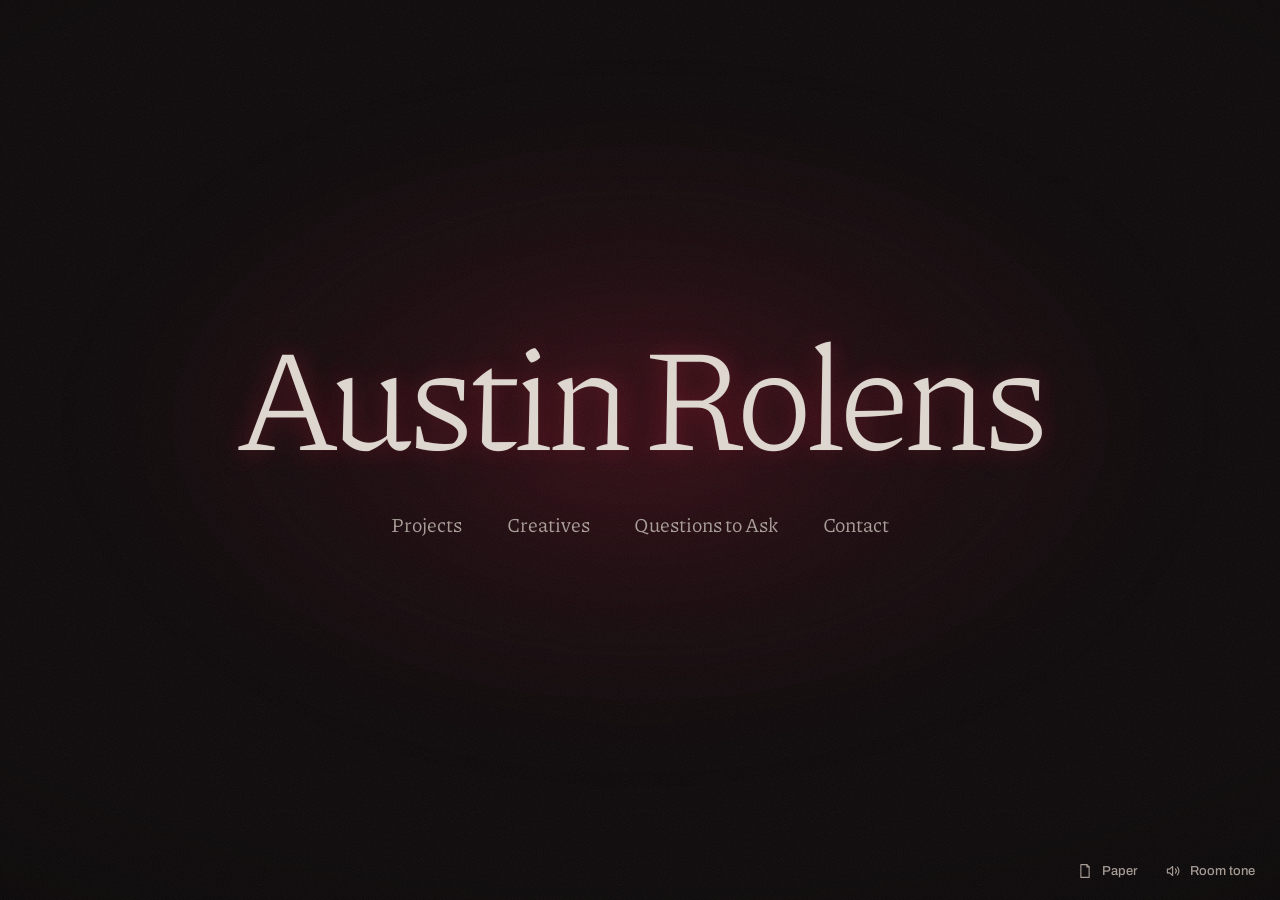
==== index.html @ 3799324f "Publish site" ====
<!doctype html>
<html lang="en" data-theme="night">
<head>
<meta charset="utf-8">
<meta name="viewport" content="width=device-width, initial-scale=1, viewport-fit=cover">
<title>Austin Rolens</title>
<meta name="description" content="Projects, creative work and open questions by Austin Rolens.">
<meta name="theme-color" content="#0e0a0b">
<meta name="color-scheme" content="dark light">
<link rel="canonical" href="https://labs-rlns.github.io/">
<meta property="og:site_name" content="Austin Rolens">
<meta property="og:title" content="Austin Rolens">
<meta property="og:description" content="Projects, creative work and open questions by Austin Rolens.">
<meta property="og:type" content="website">
<meta property="og:url" content="https://labs-rlns.github.io/">
<meta property="og:image" content="https://labs-rlns.github.io/assets/share.png">
<meta name="twitter:card" content="summary_large_image">
<link rel="icon" href="/assets/icon.svg" type="image/svg+xml">
<link rel="icon" href="/favicon.ico" sizes="32x32">
<link rel="apple-touch-icon" href="/assets/apple-touch-icon.png">
<link rel="alternate" type="application/atom+xml" title="Austin Rolens" href="/feed.xml">
<link rel="preload" href="/assets/fonts/piazzolla.woff2" as="font" type="font/woff2" crossorigin>
<link rel="preload" href="/assets/fonts/archivo.woff2" as="font" type="font/woff2" crossorigin>
<link rel="stylesheet" href="/assets/site.css?v=1.0.0">
<link rel="stylesheet" href="/assets/custom.css?v=1.0.0">
<script>(function(d){d.classList.add('js');try{var t=localStorage.getItem('ar-theme');if(t==='night'||t==='paper')d.setAttribute('data-theme',t);if(localStorage.getItem('ar-seen'))d.classList.add('seen')}catch(e){}setTimeout(function(){if(!window.__siteReady)d.classList.remove('js')},6000)})(document.documentElement);</script>
<script src="/assets/render.js?v=1.0.0" defer></script>
<script src="/assets/site.js?v=1.0.0" defer></script>
</head>
<body class="is-home">
<div class="grain" aria-hidden="true"></div>
<div id="view"><main class="home" id="main"><div class="home-glow" aria-hidden="true"></div><h1 class="home-name">Austin Rolens</h1><nav class="home-nav" aria-label="Sections"><a href="/projects/" data-section="projects">Projects<span class="home-new" hidden></span></a><a href="/creatives/" data-section="creatives">Creatives<span class="home-new" hidden></span></a><a href="/questions/" data-section="questions">Questions to Ask<span class="home-new" hidden></span></a><a href="/contact/" data-section="contact">Contact<span class="home-new" hidden></span></a></nav></main><div class="controls controls-home"><button type="button" class="ctl" data-action="search" aria-keyshortcuts="/ Control+K Meta+K"><svg class="icon" viewBox="0 0 24 24" aria-hidden="true" focusable="false"><path d="M10.5 4.5a6 6 0 1 0 0 12 6 6 0 0 0 0-12Zm8.5 15-4.2-4.2"/></svg><span class="ctl-label">Search</span><kbd class="ctl-key">/</kbd></button><button type="button" class="ctl" data-action="theme"><svg class="icon" viewBox="0 0 24 24" aria-hidden="true" focusable="false"><path d="M6.5 3.5h8l3 3v14h-11z"/><path d="M14.5 3.5v3h3"/></svg><span class="ctl-label">Paper</span></button><button type="button" class="ctl" data-action="sound" aria-pressed="false"><svg class="icon" viewBox="0 0 24 24" aria-hidden="true" focusable="false"><path d="M4.5 9.5h3l4-3.5v12l-4-3.5h-3z"/><path d="M15.2 9.2a4 4 0 0 1 0 5.6M17.8 6.8a7.5 7.5 0 0 1 0 10.4"/></svg><span class="ctl-label">Room tone</span></button></div></div>
<div id="announcer" class="sr-only" aria-live="polite" aria-atomic="true"></div>
</body>
</html>
---- assets/site.css ----
/*
 * Site styles. Colors, type and spacing live in the custom properties below.
 * To change the look without touching this file, add rules to /assets/custom.css
 * (the Control Panel's Settings > Custom CSS writes that file).
 */

@font-face {
  font-family: "Piazzolla";
  src: url("/assets/fonts/piazzolla.woff2") format("woff2");
  font-weight: 100 900;
  font-style: normal;
  font-display: swap;
}
@font-face {
  font-family: "Piazzolla";
  src: url("/assets/fonts/piazzolla-italic.woff2") format("woff2");
  font-weight: 100 900;
  font-style: italic;
  font-display: swap;
}
@font-face {
  font-family: "Archivo";
  src: url("/assets/fonts/archivo.woff2") format("woff2");
  font-weight: 100 900;
  font-style: normal;
  font-display: swap;
}

/* ------------------------------------------------------------ tokens */

:root {
  --serif: "Piazzolla", "Iowan Old Style", "Palatino Linotype", Palatino, Georgia, serif;
  --sans: "Archivo", "Segoe UI", system-ui, -apple-system, "Helvetica Neue", sans-serif;
  --mono: ui-monospace, "Cascadia Code", "SF Mono", Consolas, monospace;

  /* Night (default): a darkroom under a bordeaux safelight */
  --bg: #0e0a0b;
  --bg-2: #120d0e;
  --raise: #181213;
  --raise-2: #211a1b;
  --line: #2f2628;
  --line-soft: #231b1d;
  --text: #ddd6ce;
  --text-2: #a79c96;
  --text-3: #877c76;
  --accent: #6e1527;
  --accent-hi: #85203a;
  --accent-ink: #f2e9e4;
  --accent-line: #b5485c;
  --glow: rgba(124, 22, 42, 0.4);
  --glow-soft: rgba(124, 22, 42, 0.13);
  --halo-1: rgba(255, 236, 228, 0.28);
  --halo-2: rgba(150, 28, 52, 0.5);
  --halo-3: rgba(110, 21, 39, 0.38);
  --grain: url("data:image/svg+xml,%3Csvg xmlns='http://www.w3.org/2000/svg' width='180' height='180'%3E%3Cfilter id='n'%3E%3CfeTurbulence type='fractalNoise' baseFrequency='.85' numOctaves='3' stitchTiles='stitch'/%3E%3CfeColorMatrix values='0 0 0 0 1 0 0 0 0 1 0 0 0 0 1 0 0 0 .9 0'/%3E%3C/filter%3E%3Crect width='100%25' height='100%25' filter='url(%23n)'/%3E%3C/svg%3E");
  --grain-o: 0.055;
  --vignette: radial-gradient(120% 90% at 50% 45%, transparent 55%, rgba(0, 0, 0, 0.5) 100%);
  --shadow: 0 30px 80px rgba(0, 0, 0, 0.6), 0 2px 6px rgba(0, 0, 0, 0.4);
  --scrim: rgba(6, 4, 5, 0.72);

  --rail-w: 260px;
  --pad: clamp(20px, 4.5vw, 72px);
  --r-s: 4px;
  --r-m: 8px;
  --ease: cubic-bezier(0.2, 0.7, 0.2, 1);

  color-scheme: dark;
}

:root[data-theme="paper"] {
  --bg: #e6e3de;
  --bg-2: #e0ddd7;
  --raise: #edebe7;
  --raise-2: #f4f2ef;
  --line: #cbc5be;
  --line-soft: #d9d4ce;
  --text: #171213;
  --text-2: #534b48;
  --text-3: #665e5a;
  --accent: #6e1527;
  --accent-hi: #5a1020;
  --accent-ink: #f5efeb;
  --accent-line: #7a1a2d;
  --glow: rgba(110, 21, 39, 0.075);
  --glow-soft: rgba(110, 21, 39, 0.025);
  --halo-1: transparent;
  --halo-2: transparent;
  --halo-3: rgba(110, 21, 39, 0.06);
  --grain: url("data:image/svg+xml,%3Csvg xmlns='http://www.w3.org/2000/svg' width='180' height='180'%3E%3Cfilter id='n'%3E%3CfeTurbulence type='fractalNoise' baseFrequency='.9' numOctaves='3' stitchTiles='stitch'/%3E%3CfeColorMatrix values='0 0 0 0 .12 0 0 0 0 .07 0 0 0 0 .08 0 0 0 .9 0'/%3E%3C/filter%3E%3Crect width='100%25' height='100%25' filter='url(%23n)'/%3E%3C/svg%3E");
  --grain-o: 0.075;
  --vignette: radial-gradient(120% 90% at 50% 45%, transparent 60%, rgba(60, 30, 35, 0.12) 100%);
  --shadow: 0 30px 70px rgba(40, 20, 25, 0.22), 0 2px 6px rgba(40, 20, 25, 0.12);
  --scrim: rgba(30, 20, 22, 0.42);
  color-scheme: light;
}

/* ------------------------------------------------------------ base */

*, *::before, *::after { box-sizing: border-box; }

html {
  -webkit-text-size-adjust: 100%;
  text-size-adjust: 100%;
  background: var(--bg);
  scrollbar-color: var(--line) transparent;
}

body {
  margin: 0;
  min-height: 100vh;
  min-height: 100dvh;
  background: var(--bg);
  color: var(--text);
  font-family: var(--serif);
  font-size: 1.0625rem;
  line-height: 1.6;
  font-optical-sizing: auto;
  -webkit-font-smoothing: antialiased;
  -moz-osx-font-smoothing: grayscale;
  text-rendering: optimizeLegibility;
  overflow-x: hidden;
}

img, svg, video, iframe { display: block; max-width: 100%; }
img { height: auto; }
button { font: inherit; color: inherit; }
a { color: inherit; }
h1, h2, h3, h4, h5 { font-weight: 400; text-wrap: balance; }
p { text-wrap: pretty; }

::selection { background: var(--accent); color: var(--accent-ink); }

:focus { outline: none; }
:focus-visible {
  outline: 2px solid var(--accent-line);
  outline-offset: 3px;
  border-radius: 3px;
}
[tabindex="-1"]:focus-visible { outline: none; }

.icon {
  width: 18px;
  height: 18px;
  flex: none;
  fill: none;
  stroke: currentColor;
  stroke-width: 1.5;
  stroke-linecap: round;
  stroke-linejoin: round;
}

.sr-only {
  position: absolute !important;
  width: 1px; height: 1px;
  padding: 0; margin: -1px;
  overflow: hidden; clip: rect(0 0 0 0);
  white-space: nowrap; border: 0;
}

.skip {
  position: fixed;
  left: 12px;
  top: -60px;
  z-index: 100;
  padding: 10px 14px;
  background: var(--accent);
  color: var(--accent-ink);
  font: 600 0.875rem/1 var(--sans);
  border-radius: var(--r-s);
  text-decoration: none;
  transition: top 0.15s;
}
.skip:focus { top: 12px; }

/* ------------------------------------------------------------ atmosphere */

.grain {
  position: fixed;
  inset: 0;
  z-index: 60;
  pointer-events: none;
  background-image: var(--grain);
  background-size: 180px 180px;
  opacity: var(--grain-o);
}
body::after {
  content: "";
  position: fixed;
  inset: 0;
  z-index: 59;
  pointer-events: none;
  background: var(--vignette);
}

/* ------------------------------------------------------------ small controls */

.controls { display: flex; flex-wrap: wrap; gap: 4px; }

.ctl {
  display: inline-flex;
  align-items: center;
  gap: 8px;
  height: 34px;
  padding: 0 10px;
  border: 1px solid transparent;
  border-radius: var(--r-s);
  background: transparent;
  color: var(--text-2);
  font: 500 0.8125rem/1 var(--sans);
  cursor: pointer;
  transition: color 0.15s, background-color 0.15s, border-color 0.15s;
}
.ctl:hover { color: var(--text); background: var(--raise-2); }
.ctl[aria-pressed="true"] { color: var(--text); border-color: var(--line); }
.ctl[aria-pressed="true"] .icon { color: var(--accent-line); }
.ctl-key {
  margin-left: 2px;
  min-width: 18px;
  height: 18px;
  display: inline-grid;
  place-items: center;
  padding: 0 4px;
  border: 1px solid var(--line);
  border-radius: 3px;
  font: 500 0.6875rem/1 var(--sans);
  color: var(--text-3);
}

.btn {
  display: inline-flex;
  align-items: center;
  gap: 9px;
  min-height: 40px;
  padding: 0 16px;
  border: 1px solid var(--line);
  border-radius: var(--r-s);
  background: var(--raise);
  color: var(--text);
  font: 500 0.875rem/1 var(--sans);
  text-decoration: none;
  cursor: pointer;
  transition: background-color 0.15s, border-color 0.15s, color 0.15s;
}
.btn:hover { background: var(--raise-2); border-color: var(--accent-line); }
.btn .icon { width: 17px; height: 17px; color: var(--text-2); }

/* ------------------------------------------------------------ home */

.home {
  position: relative;
  isolation: isolate;
  min-height: 100vh;
  min-height: 100dvh;
  display: grid;
  place-content: center;
  justify-items: center;
  padding: 64px 24px 96px;
  text-align: center;
}

.home-glow {
  position: absolute;
  z-index: -1;
  left: 50%;
  top: 47%;
  width: min(1100px, 120vw);
  aspect-ratio: 1.7;
  transform: translate(-50%, -50%);
  background: radial-gradient(closest-side, var(--glow) 0%, var(--glow-soft) 48%, transparent 100%);
  filter: blur(40px);
  pointer-events: none;
}

.home-name {
  margin: 0;
  font-family: var(--serif);
  font-weight: 300;
  font-size: clamp(3.1rem, 11.5vw, 9.75rem);
  line-height: 0.95;
  letter-spacing: -0.032em;
  color: var(--text);
  text-shadow: 0 0 1px var(--halo-1), 0 0 24px var(--halo-2), 0 0 90px var(--halo-3);
}

.home-line {
  margin: clamp(16px, 2vw, 22px) 0 0;
  max-width: 34rem;
  font: italic 380 clamp(1.05rem, 1.7vw, 1.3rem)/1.45 var(--serif);
  color: var(--text-2);
}

.home-nav {
  margin-top: clamp(26px, 3.4vw, 42px);
  display: flex;
  flex-wrap: wrap;
  justify-content: center;
  gap: 6px clamp(20px, 3.2vw, 44px);
  font-family: var(--serif);
  font-size: clamp(1.08rem, 1.55vw, 1.32rem);
  line-height: 1.3;
}
.home-nav a {
  position: relative;
  padding: 8px 2px;
  color: var(--text-2);
  text-decoration: none;
  transition: color 0.2s;
}
.home-nav a:hover,
.home-nav a:focus-visible {
  color: var(--text);
  text-decoration: underline;
  text-decoration-thickness: 1px;
  text-underline-offset: 0.32em;
  text-decoration-color: var(--accent-line);
}
.home-new {
  position: absolute;
  top: 6px;
  right: -9px;
  width: 6px;
  height: 6px;
  border-radius: 50%;
  background: var(--accent-line);
  box-shadow: 0 0 10px var(--accent-line);
}

.controls-home {
  position: fixed;
  right: max(14px, env(safe-area-inset-right));
  bottom: max(12px, env(safe-area-inset-bottom));
  z-index: 70;
}
.controls-home [data-action="search"] { display: none; }

/* The one orchestrated moment: the name develops out of the dark. */
html.js .is-home .home-name { animation: develop 2.8s var(--ease) both; }
html.js .is-home .home-line,
html.js .is-home .home-nav { animation: surface 1.4s 1.1s var(--ease) both; }
html.js .is-home .home-glow { animation: safelight 3.4s ease-out both; }
html.js.seen .is-home .home-name,
html.js.seen .is-home .home-line,
html.js.seen .is-home .home-nav,
html.js.seen .is-home .home-glow { animation-duration: 0.9s; animation-delay: 0s; }

@keyframes develop {
  0% { opacity: 0; filter: blur(10px) brightness(0.3); letter-spacing: -0.012em; }
  55% { opacity: 0.8; filter: blur(1.5px) brightness(0.8); }
  100% { opacity: 1; filter: none; letter-spacing: -0.032em; }
}
@keyframes surface {
  from { opacity: 0; }
  to { opacity: 1; }
}
@keyframes safelight {
  from { opacity: 0; }
  to { opacity: 1; }
}

/* ------------------------------------------------------------ app layout */

.app {
  display: grid;
  grid-template-columns: var(--rail-w) minmax(0, 1fr);
  min-height: 100vh;
  min-height: 100dvh;
}

.rail {
  position: sticky;
  top: 0;
  height: 100vh;
  height: 100dvh;
  display: flex;
  flex-direction: column;
  padding: 30px 22px 18px 30px;
  border-right: 1px solid var(--line-soft);
  background: var(--bg-2);
  overflow-y: auto;
  overscroll-behavior: contain;
  scrollbar-width: thin;
  transition: opacity 0.5s var(--ease);
}

.rail-name {
  align-self: flex-start;
  font: 400 1.5rem/1.1 var(--serif);
  letter-spacing: -0.012em;
  color: var(--text);
  text-decoration: none;
  text-shadow: 0 0 18px var(--halo-3);
}
.rail-name:hover { text-shadow: 0 0 1px var(--halo-1), 0 0 18px var(--halo-2); }

.rail-nav { display: grid; gap: 2px; margin-top: 34px; }

.rail-link,
.rail-field {
  display: flex;
  align-items: center;
  gap: 10px;
  margin: 0 -12px;
  padding: 8px 12px;
  border-radius: 6px;
  color: var(--text-2);
  text-decoration: none;
  transition: color 0.15s, background-color 0.15s;
}
.rail-link { font: 500 0.9375rem/1.25 var(--sans); }
.rail-link:hover,
.rail-field:hover { color: var(--text); background: var(--raise); }
.rail-link.is-on {
  color: var(--text);
  background: var(--raise-2);
  box-shadow: inset 2px 0 0 var(--accent-line);
}
.rail-count:empty { display: none; }
.rail-count {
  margin-left: auto;
  font: 500 0.75rem/1 var(--sans);
  font-variant-numeric: tabular-nums;
  color: var(--text-3);
}
.rail-new {
  padding: 3px 7px;
  border-radius: 999px;
  background: var(--accent);
  color: var(--accent-ink);
  font: 600 0.6875rem/1 var(--sans);
  white-space: nowrap;
}
.rail-link .rail-new:not([hidden]) { margin-left: auto; }
.rail-link .rail-new:not([hidden]) + .rail-count { margin-left: 0; }

.rail-sub { margin-top: 30px; display: grid; gap: 1px; }
.rail-sub-title {
  margin: 0 0 8px;
  font: 500 0.75rem/1 var(--sans);
  color: var(--text-3);
}
.rail-field { padding: 6px 12px; font: 450 0.875rem/1.3 var(--sans); }
.rail-field span:first-child { min-width: 0; overflow: hidden; text-overflow: ellipsis; white-space: nowrap; }
.rail-field.is-on { color: var(--text); background: var(--raise); }
.rail-field.is-on span:first-child { text-decoration: underline; text-decoration-color: var(--accent-line); text-underline-offset: 0.3em; }

.rail-foot { margin-top: auto; padding-top: 28px; display: grid; gap: 10px; }
.controls-rail { flex-direction: column; align-items: flex-start; gap: 0; margin-left: -10px; }
.rail-updated { margin: 0; font: 450 0.75rem/1.4 var(--sans); color: var(--text-3); }

.main {
  min-width: 0;
  width: 100%;
  max-width: 1160px;
  padding: clamp(36px, 6vw, 84px) var(--pad) 140px;
}

/* Reading a creative piece or a question: the room dims around it. */
.is-reading .rail { opacity: 0.42; }
.is-reading .rail:hover,
.is-reading .rail:focus-within { opacity: 1; }

/* ------------------------------------------------------------ section heads & filters */

.sec-head { max-width: 46rem; margin-bottom: clamp(28px, 4vw, 48px); }
.sec-title {
  margin: 0;
  font: 300 clamp(2.6rem, 5.6vw, 4.6rem)/1 var(--serif);
  letter-spacing: -0.025em;
}
.sec-intro {
  margin: 16px 0 0;
  max-width: 36rem;
  font: 400 1.125rem/1.5 var(--serif);
  color: var(--text-2);
}
.sec-actions { margin: 24px 0 0; }

.filters { display: grid; gap: 10px; margin: 0 0 34px; }
.chips { display: flex; flex-wrap: wrap; gap: 6px; margin: 0; }
.chip {
  display: inline-flex;
  align-items: center;
  gap: 7px;
  min-height: 32px;
  padding: 0 12px;
  border: 1px solid var(--line);
  border-radius: 999px;
  color: var(--text-2);
  font: 500 0.8125rem/1 var(--sans);
  text-decoration: none;
  white-space: nowrap;
  transition: color 0.15s, border-color 0.15s, background-color 0.15s;
}
.chip:hover { color: var(--text); border-color: var(--text-3); }
.chip.is-on { color: var(--accent-ink); background: var(--accent); border-color: var(--accent); }
.chip-n { font-variant-numeric: tabular-nums; color: var(--text-3); }
.chip.is-on .chip-n { color: inherit; opacity: 0.75; }
.chip-clear .icon { width: 14px; height: 14px; margin-right: -3px; }
.chips-fields { display: none; }

/* ------------------------------------------------------------ projects: an index by year */

.year {
  display: grid;
  grid-template-columns: 6.5rem minmax(0, 1fr);
  gap: 0 20px;
  padding-top: 22px;
  border-top: 1px solid var(--line-soft);
}
.year + .year { margin-top: 26px; }
.year-head {
  position: sticky;
  top: 26px;
  align-self: start;
  margin: 18px 0 0;
  font: 500 0.875rem/1 var(--sans);
  font-variant-numeric: tabular-nums;
  color: var(--text-3);
}
.entries { list-style: none; margin: 0; padding: 0; display: grid; gap: 2px; }
.entry-link {
  display: grid;
  grid-template-columns: minmax(0, 1fr) auto;
  gap: 28px;
  align-items: start;
  margin: 0 -18px;
  padding: 18px;
  border-radius: var(--r-m);
  color: inherit;
  text-decoration: none;
  transition: background-color 0.18s;
}
.entry-link:hover { background: var(--raise); }
.entry-text { display: grid; min-width: 0; }
.entry-title {
  margin: 0;
  font: 400 clamp(1.4rem, 2.3vw, 1.75rem)/1.15 var(--serif);
  letter-spacing: -0.01em;
}
.entry-link:hover .entry-title { text-decoration: underline; text-decoration-thickness: 1px; text-underline-offset: 0.2em; text-decoration-color: var(--accent-line); }
.entry-sum { margin-top: 8px; max-width: 40rem; font: 400 1.0625rem/1.5 var(--serif); color: var(--text-2); }
.entry-meta, .tile-meta, .q-meta {
  display: flex;
  flex-wrap: wrap;
  gap: 4px 16px;
  font: 500 0.78rem/1.4 var(--sans);
  color: var(--text-3);
}
.entry-meta { margin-top: 12px; }
.entry-thumb {
  width: 172px;
  aspect-ratio: 4 / 3;
  overflow: hidden;
  border-radius: var(--r-s);
  background: var(--raise-2);
}
.entry-thumb img { width: 100%; height: 100%; object-fit: cover; }

.is-new .entry-title::after,
.is-new .tile-title::after,
.is-new .q-text::after {
  content: "";
  display: inline-block;
  width: 7px;
  height: 7px;
  margin-left: 0.5em;
  border-radius: 50%;
  vertical-align: 0.2em;
  background: var(--accent-line);
  box-shadow: 0 0 10px var(--accent-line);
}

/* ------------------------------------------------------------ creatives: a wall */

.wall {
  list-style: none;
  margin: 0;
  padding: 0;
  columns: 3 250px;
  column-gap: 30px;
}
.tile { break-inside: avoid; margin: 0 0 34px; }
.tile-link { display: block; color: inherit; text-decoration: none; }
.tile-img {
  display: block;
  overflow: hidden;
  border-radius: 2px;
  background: var(--raise);
}
.tile-img img { width: 100%; height: 100%; object-fit: cover; }
.tile-text {
  position: relative;
  display: block;
  padding: 30px 28px 34px;
  border: 1px solid var(--line-soft);
  border-radius: 2px;
  background: var(--raise);
  font: italic 380 1.1875rem/1.6 var(--serif);
  color: var(--text);
}
.tile-gap { display: block; height: 0.7em; }
.tile-more { display: block; margin-top: 6px; color: var(--text-3); font-style: normal; }
.tile-link:hover .tile-text { border-color: var(--line); }
.tile-cap { display: block; padding: 14px 2px 0; }
.tile-title { margin: 0; font: 400 1.1875rem/1.3 var(--serif); }
.tile-link:hover .tile-title { text-decoration: underline; text-decoration-thickness: 1px; text-underline-offset: 0.2em; text-decoration-color: var(--accent-line); }
.tile-meta { margin-top: 5px; }

/* ------------------------------------------------------------ questions */

.qgroup + .qgroup { margin-top: 56px; }
.qgroup-title {
  display: flex;
  align-items: baseline;
  gap: 12px;
  margin: 0;
  padding-bottom: 12px;
  border-bottom: 1px solid var(--line);
  font: 500 0.9375rem/1.3 var(--sans);
  color: var(--text-2);
}
.qgroup-title a { color: inherit; text-decoration: none; }
.qgroup-title a:hover { color: var(--text); text-decoration: underline; text-decoration-color: var(--accent-line); text-underline-offset: 0.25em; }
.qgroup-n { font-variant-numeric: tabular-nums; color: var(--text-3); font-size: 0.8125rem; }
.qlist { list-style: none; margin: 0; padding: 0; }
.q { padding: 24px 0 26px; border-bottom: 1px solid var(--line-soft); }
.q-text {
  display: block;
  max-width: 44rem;
  font: 380 clamp(1.35rem, 2.3vw, 1.8rem)/1.3 var(--serif);
  letter-spacing: -0.006em;
  color: var(--text);
  text-decoration: none;
  text-wrap: pretty;
}
.q-text:hover { text-decoration: underline; text-decoration-thickness: 1px; text-underline-offset: 0.18em; text-decoration-color: var(--accent-line); }
.q-meta { margin-top: 12px; align-items: center; }
.q-notes { margin-top: 12px; max-width: 42rem; }
.q-notes summary {
  display: inline-flex;
  align-items: center;
  gap: 6px;
  cursor: pointer;
  list-style: none;
  font: 500 0.8125rem/1 var(--sans);
  color: var(--text-2);
}
.q-notes summary::-webkit-details-marker { display: none; }
.q-notes summary::before {
  content: "";
  width: 6px;
  height: 6px;
  border-right: 1.5px solid currentColor;
  border-bottom: 1.5px solid currentColor;
  transform: rotate(-45deg);
  transition: transform 0.2s;
}
.q-notes[open] summary::before { transform: rotate(45deg); }
.q-notes summary:hover { color: var(--text); }
.q-notes .md { margin-top: 12px; font-size: 1.0625rem; color: var(--text-2); }

.tag {
  color: var(--text-3);
  text-decoration: none;
  font: 500 0.78rem/1.4 var(--sans);
}
.tag::before { content: "#"; opacity: 0.6; margin-right: 1px; }
.tag:hover { color: var(--text); }

/* ------------------------------------------------------------ item pages */

.crumb {
  display: inline-flex;
  align-items: center;
  gap: 6px;
  margin-left: -4px;
  color: var(--text-2);
  font: 500 0.875rem/1 var(--sans);
  text-decoration: none;
}
.crumb .icon { width: 16px; height: 16px; }
.crumb:hover { color: var(--text); }

.item { max-width: 46rem; }
.item-head { margin-top: 28px; }
.item-title {
  margin: 0;
  font: 300 clamp(2.4rem, 5.4vw, 4.3rem)/1.03 var(--serif);
  letter-spacing: -0.024em;
}
.item-sum {
  margin: 18px 0 0;
  max-width: 38rem;
  font: 400 1.3125rem/1.45 var(--serif);
  color: var(--text-2);
}
.facts { display: flex; flex-wrap: wrap; gap: 14px 40px; margin: 30px 0 0; }
.facts dt { font: 500 0.75rem/1 var(--sans); color: var(--text-3); }
.facts dd { margin: 6px 0 0; font: 500 0.9375rem/1.3 var(--sans); }
.facts a { text-decoration: none; }
.facts a:hover { text-decoration: underline; text-decoration-color: var(--accent-line); text-underline-offset: 0.25em; }

.item-cover { margin: 44px 0 0; }
.item-cover img, .gallery img { border-radius: 2px; }
.item-cover figcaption,
.gallery figcaption,
.md figcaption {
  margin-top: 10px;
  font: 450 0.8125rem/1.45 var(--sans);
  color: var(--text-3);
}
.zoom { display: block; cursor: zoom-in; }

.item-body { margin-top: 44px; }
.item-head + .item-body { margin-top: 40px; }

.gallery { margin-top: 48px; }
.gallery-grid {
  list-style: none;
  margin: 0;
  padding: 0;
  display: grid;
  grid-template-columns: repeat(auto-fill, minmax(min(220px, 100%), 1fr));
  gap: 16px;
}
.gallery figure { margin: 0; }
.gallery img { width: 100%; aspect-ratio: 4 / 3; object-fit: cover; }

.attach { margin-top: 44px; }
.attach-title { margin: 0 0 12px; font: 500 0.8125rem/1 var(--sans); color: var(--text-3); }
.attach-list { list-style: none; margin: 0; padding: 0; border-top: 1px solid var(--line-soft); }
.attach-list a {
  display: flex;
  align-items: center;
  gap: 12px;
  padding: 14px 4px;
  border-bottom: 1px solid var(--line-soft);
  color: var(--text);
  text-decoration: none;
  font: 500 0.9375rem/1.3 var(--sans);
}
.attach-list a:hover { background: var(--raise); }
.attach-list .icon { color: var(--text-3); }
.attach-name { min-width: 0; overflow-wrap: anywhere; }
.attach-size { margin-left: auto; color: var(--text-3); font-size: 0.8125rem; white-space: nowrap; }

.themes { display: flex; flex-wrap: wrap; align-items: baseline; gap: 6px 14px; margin: 44px 0 0; }
.themes-label { font: 500 0.75rem/1 var(--sans); color: var(--text-3); margin-right: 4px; }

.pager {
  display: grid;
  grid-template-columns: 1fr 1fr;
  gap: 16px;
  margin-top: 72px;
  padding-top: 22px;
  border-top: 1px solid var(--line-soft);
}
.pager-link {
  display: grid;
  gap: 6px;
  padding: 14px 16px;
  margin: 0 -16px;
  border-radius: var(--r-m);
  color: inherit;
  text-decoration: none;
}
.pager-link:hover { background: var(--raise); }
.pager-older { text-align: right; }
.pager-label { font: 500 0.75rem/1 var(--sans); color: var(--text-3); }
.pager-title { font: 400 1.125rem/1.3 var(--serif); }

/* creatives read like a page held up to the light */
.item-creatives { margin-inline: auto; max-width: 40rem; }
.item-creatives .item-title { font-size: clamp(2.2rem, 5vw, 3.8rem); }
.item-creatives .item-body { font-size: 1.3125rem; line-height: 1.72; }

/* ------------------------------------------------------------ prose (markdown) */

.md { font: 400 1.1875rem/1.68 var(--serif); max-width: 38rem; overflow-wrap: break-word; }
.md > :first-child { margin-top: 0; }
.md p { margin: 0 0 1.1em; }
.md h2 { margin: 2.1em 0 0.6em; font: 400 1.75rem/1.2 var(--serif); letter-spacing: -0.012em; }
.md h3 { margin: 1.9em 0 0.5em; font: 500 1.3125rem/1.3 var(--serif); }
.md h4 { margin: 1.7em 0 0.4em; font: 600 0.9375rem/1.3 var(--sans); }
.md a { text-decoration: underline; text-decoration-thickness: 1px; text-underline-offset: 0.2em; text-decoration-color: var(--accent-line); }
.md a:hover { color: var(--accent-line); }
.md strong { font-weight: 650; }
.md blockquote {
  margin: 1.6em 0;
  padding: 0.1em 0 0.1em 1.2em;
  border-left: 2px solid var(--accent);
  color: var(--text-2);
  font-style: italic;
}
.md ul, .md ol { margin: 0 0 1.1em; padding-left: 1.3em; }
.md li { margin: 0.3em 0; }
.md li::marker { color: var(--text-3); }
.md hr { border: 0; height: 1px; background: var(--line); margin: 2.4em 0; }
.md code { font: 0.86em/1.4 var(--mono); padding: 0.12em 0.36em; border-radius: 4px; background: var(--raise-2); }
.md pre { margin: 1.5em 0; padding: 18px 20px; overflow-x: auto; border: 1px solid var(--line-soft); border-radius: var(--r-m); background: var(--raise); }
.md pre code { padding: 0; background: none; font-size: 0.86rem; line-height: 1.55; }
.md figure, .embed { margin: 2em 0; }
.md figure img { width: 100%; border-radius: 2px; }
.md .md-inline-img { display: inline; max-height: 1.5em; vertical-align: middle; }
.md del { color: var(--text-3); }
.embed-video { position: relative; aspect-ratio: 16 / 9; background: var(--raise); }
.embed-video iframe { position: absolute; inset: 0; width: 100%; height: 100%; border: 0; border-radius: 2px; }
.embed-audio audio, .embed-file-video video { width: 100%; }

/* ------------------------------------------------------------ question page */

.qpage { max-width: 50rem; min-height: calc(100vh - 220px); display: flex; flex-direction: column; }
.qpage-body { flex: 1; display: flex; flex-direction: column; justify-content: center; padding: 56px 0 24px; }
.qpage-field { margin: 0; font: 500 0.875rem/1 var(--sans); color: var(--text-2); }
.qpage-field a { text-decoration: none; }
.qpage-field a:hover { color: var(--text); text-decoration: underline; text-decoration-color: var(--accent-line); text-underline-offset: 0.25em; }
.qpage-text {
  margin: 18px 0 0;
  font: italic 340 clamp(2.05rem, 4.9vw, 3.75rem)/1.12 var(--serif);
  letter-spacing: -0.016em;
  text-wrap: balance;
}
.qpage-date { margin: 22px 0 0; font: 500 0.8125rem/1 var(--sans); color: var(--text-3); }
.qpage-notes { margin-top: 40px; color: var(--text-2); }
.qpage-actions { margin: 40px 0 0; }

/* ------------------------------------------------------------ contact */

.contact { max-width: 52rem; }
.contact-mail {
  margin: clamp(30px, 5vw, 56px) 0 0;
  font: 300 clamp(1.6rem, 6vw, 4rem)/1.12 var(--serif);
  letter-spacing: -0.02em;
  overflow-wrap: anywhere;
}
.contact-mail a {
  text-decoration: underline;
  text-decoration-thickness: 1px;
  text-underline-offset: 0.16em;
  text-decoration-color: var(--accent-line);
}
.contact-mail a:hover { text-shadow: 0 0 1px var(--halo-1), 0 0 22px var(--halo-2); }
.contact-actions { display: flex; flex-wrap: wrap; gap: 10px; margin: 30px 0 0; }

/* ------------------------------------------------------------ empty & not found */

.empty {
  max-width: 34rem;
  padding: 34px 0 0;
  border-top: 1px solid var(--line-soft);
}
.empty-title { margin: 0; font: 400 1.375rem/1.35 var(--serif); }
.empty-line { margin: 8px 0 0; font: 400 1.0625rem/1.5 var(--serif); color: var(--text-2); }
.empty-line a { text-decoration-color: var(--accent-line); text-underline-offset: 0.2em; }
.notfound-links { display: flex; flex-wrap: wrap; gap: 8px 28px; margin: 36px 0 0; font: 400 1.125rem/1.4 var(--serif); }
.notfound-links a { text-decoration-color: var(--accent-line); text-underline-offset: 0.25em; }

/* ------------------------------------------------------------ develop: images come up like prints */

html.js img.develop {
  opacity: 0;
  filter: brightness(0.35) sepia(0.9) hue-rotate(-38deg) saturate(1.8) contrast(0.85);
  transition: opacity 1s ease, filter 2s var(--ease);
}
html.js img.develop.is-in { opacity: 1; filter: none; }

/* ------------------------------------------------------------ search */

.palette {
  position: fixed;
  inset: 0;
  z-index: 80;
  display: grid;
  justify-items: center;
  align-items: start;
  padding: max(9vh, 24px) 16px 24px;
  background: var(--scrim);
  backdrop-filter: blur(3px);
}
.palette[hidden] { display: none; }
.palette-box {
  width: min(640px, 100%);
  max-height: min(70vh, 640px);
  display: flex;
  flex-direction: column;
  overflow: hidden;
  border: 1px solid var(--line);
  border-radius: 12px;
  background: var(--raise);
  box-shadow: var(--shadow);
}
.palette-field { display: flex; align-items: center; gap: 12px; padding: 0 18px; border-bottom: 1px solid var(--line-soft); }
.palette-field .icon { color: var(--text-3); }
.palette-input {
  flex: 1;
  min-width: 0;
  height: 58px;
  border: 0;
  background: transparent;
  color: var(--text);
  font: 400 1.1875rem/1 var(--serif);
}
.palette-input::placeholder { color: var(--text-3); }
.palette-input:focus-visible { outline: none; }
.palette-esc { font: 500 0.6875rem/1 var(--sans); color: var(--text-3); border: 1px solid var(--line); border-radius: 3px; padding: 3px 5px; }
.palette-list { list-style: none; margin: 0; padding: 8px; overflow-y: auto; }
.palette-group { padding: 12px 10px 6px; font: 500 0.72rem/1 var(--sans); color: var(--text-3); }
.palette-opt {
  display: grid;
  gap: 3px;
  padding: 10px 12px;
  border-radius: var(--r-m);
  cursor: pointer;
}
.palette-opt[aria-selected="true"] { background: var(--raise-2); box-shadow: inset 2px 0 0 var(--accent-line); }
.palette-title { font: 400 1.0625rem/1.3 var(--serif); color: var(--text); overflow: hidden; text-overflow: ellipsis; display: -webkit-box; -webkit-line-clamp: 2; -webkit-box-orient: vertical; }
.palette-sub { font: 500 0.75rem/1.3 var(--sans); color: var(--text-3); }
.palette-none { padding: 22px 12px; color: var(--text-2); font: 400 1rem/1.5 var(--serif); }
.palette-foot { display: flex; flex-wrap: wrap; gap: 6px 16px; padding: 10px 18px; border-top: 1px solid var(--line-soft); font: 500 0.72rem/1.3 var(--sans); color: var(--text-3); }

/* ------------------------------------------------------------ image viewer */

.viewer {
  position: fixed;
  inset: 0;
  z-index: 85;
  display: grid;
  place-items: center;
  padding: 56px 20px;
  background: rgba(5, 3, 4, 0.94);
  cursor: zoom-out;
}
.viewer[hidden] { display: none; }
.viewer img { max-width: 100%; max-height: calc(100dvh - 112px); width: auto; border-radius: 2px; box-shadow: 0 30px 90px rgba(0, 0, 0, 0.7); }
.viewer-close {
  position: fixed;
  top: 14px;
  right: 14px;
  width: 42px;
  height: 42px;
  display: grid;
  place-items: center;
  border: 1px solid rgba(255, 255, 255, 0.16);
  border-radius: 50%;
  background: rgba(20, 14, 15, 0.8);
  color: #ddd6ce;
  cursor: pointer;
}

/* ------------------------------------------------------------ transitions between views */

::view-transition-old(root),
::view-transition-new(root) { animation-duration: 0.22s; }

/* ------------------------------------------------------------ smaller screens */

@media (max-width: 1100px) {
  :root { --rail-w: 232px; }
  .rail { padding-left: 24px; padding-right: 18px; }
  .entry-thumb { width: 140px; }
}

@media (max-width: 900px) {
  .app { grid-template-columns: minmax(0, 1fr); }
  .rail {
    position: sticky;
    top: 0;
    z-index: 40;
    height: auto;
    flex-direction: row;
    flex-wrap: wrap;
    align-items: center;
    padding: 12px 16px 0;
    border-right: 0;
    border-bottom: 1px solid var(--line-soft);
    background: color-mix(in srgb, var(--bg) 90%, transparent);
    -webkit-backdrop-filter: blur(14px);
    backdrop-filter: blur(14px);
    overflow: visible;
  }
  .is-reading .rail { opacity: 1; }
  .rail-name { font-size: 1.1875rem; padding: 6px 0; }
  .rail-foot { order: 2; margin: 0 0 0 auto; padding: 0; display: block; }
  .controls-rail { flex-direction: row; margin: 0 -8px 0 0; gap: 2px; }
  .controls-rail .ctl { width: 40px; height: 40px; padding: 0; justify-content: center; }
  .controls-rail .ctl-label, .controls-rail .ctl-key { display: none; }
  .rail-updated { display: none; }
  .rail-nav {
    order: 3;
    width: calc(100% + 32px);
    display: flex;
    gap: 2px;
    margin: 6px -16px 0;
    padding: 0 7px 6px;
    overflow-x: auto;
    scrollbar-width: none;
  }
  .rail-nav::-webkit-scrollbar { display: none; }
  .rail-link { flex: none; margin: 0; padding: 9px 9px; font-size: 0.875rem; white-space: nowrap; }
  .rail-link.is-on { box-shadow: inset 0 -2px 0 var(--accent-line); background: transparent; border-radius: 6px 6px 0 0; }
  .rail-count { display: none; }
  .rail-link .rail-new:not([hidden]) { margin-left: 0; }
  .rail-sub { display: none; }
  .chips-fields { display: flex; }
  .main { padding-top: 34px; padding-bottom: 110px; }
  .qpage { min-height: 0; }
  .qpage-body { padding-top: 36px; }
}

@media (max-width: 640px) {
  body { font-size: 1rem; }
  .year { grid-template-columns: minmax(0, 1fr); }
  .year-head { position: static; margin: 4px 0 6px; }
  .entry-link { grid-template-columns: minmax(0, 1fr); gap: 14px; margin: 0 -12px; padding: 14px 12px; }
  .entry-thumb { order: -1; width: 100%; aspect-ratio: 16 / 9; }
  .wall { columns: 1; }
  .chips { flex-wrap: nowrap; overflow-x: auto; margin: 0 calc(var(--pad) * -1); padding: 0 var(--pad); scrollbar-width: none; }
  .chips::-webkit-scrollbar { display: none; }
  .md { font-size: 1.125rem; }
  .item-creatives .item-body { font-size: 1.1875rem; }
  .pager { grid-template-columns: minmax(0, 1fr); }
  .pager-older { text-align: left; }
  .controls-home .ctl-label { display: none; }
  .home-nav { flex-direction: column; align-items: center; gap: 0; }
  .home-nav a { padding: 7px 2px; }
  .controls-home .ctl { width: 40px; padding: 0; justify-content: center; }
}

/* ------------------------------------------------------------ motion & print */

@media (prefers-reduced-motion: reduce) {
  *, *::before, *::after {
    animation-duration: 0.01ms !important;
    animation-iteration-count: 1 !important;
    animation-delay: 0s !important;
    transition-duration: 0.01ms !important;
    scroll-behavior: auto !important;
  }
  html.js img.develop { filter: none; }
}

@media print {
  .grain, body::after, .rail, .controls, .pager, .skip { display: none !important; }
  .app { display: block; }
  :root { --bg: #fff; --text: #000; --text-2: #333; --text-3: #555; }
  html.js img.develop { opacity: 1; filter: none; }
}
---- assets/custom.css ----
/*
  Your own style changes. This file loads after the site's main stylesheet,
  so anything here wins. The Control Panel never overwrites it.

  Example, a deeper accent color:
  :root { --accent: #5a0f1f; }
*/
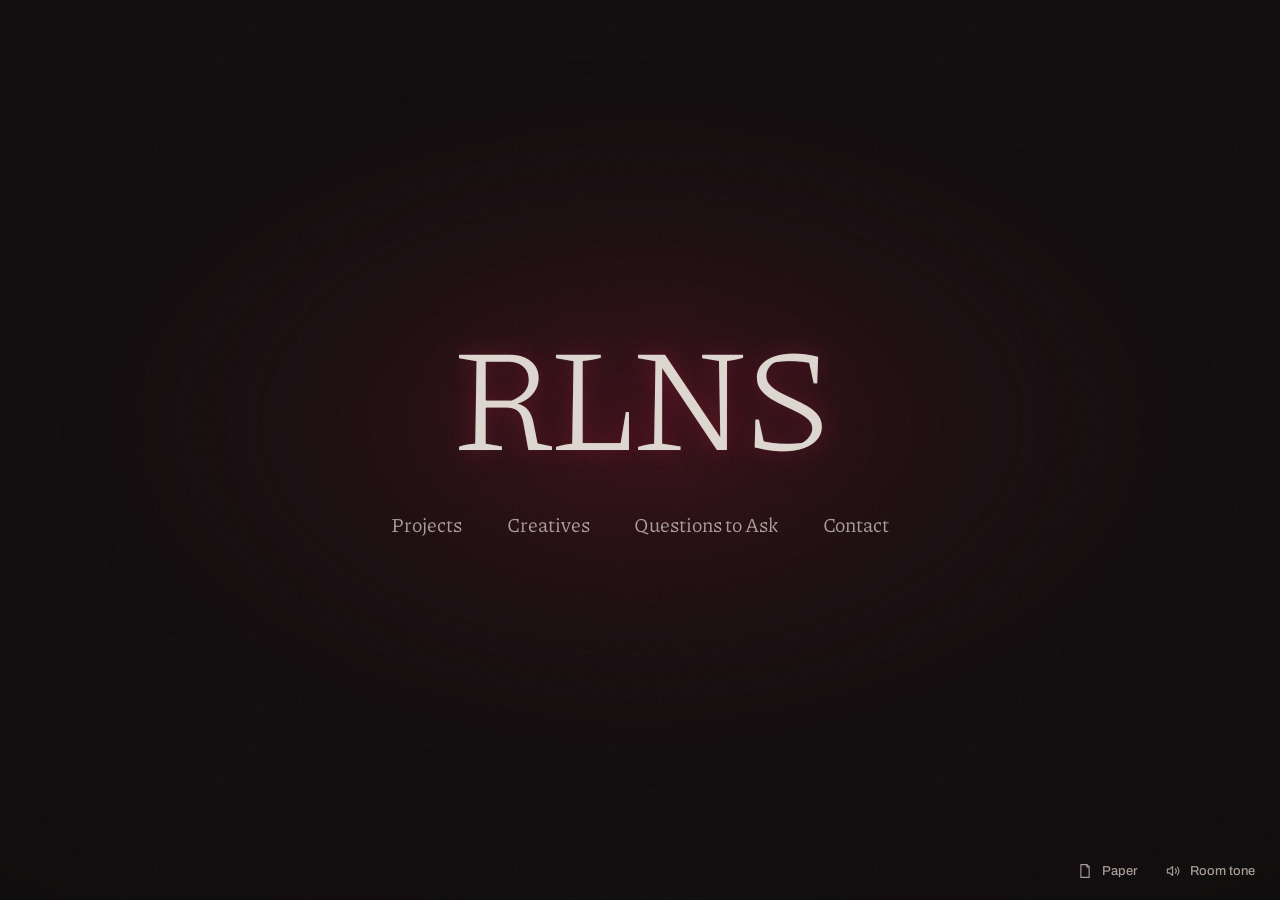
==== commit 8f5215d3: "Publish site" ====
--- a/index.html
+++ b/index.html
@@ -3,14 +3,14 @@
 <head>
 <meta charset="utf-8">
 <meta name="viewport" content="width=device-width, initial-scale=1, viewport-fit=cover">
-<title>Austin Rolens</title>
-<meta name="description" content="Projects, creative work and open questions by Austin Rolens.">
+<title>RLNS</title>
+<meta name="description" content="Projects, creative work and open questions by RLNS.">
 <meta name="theme-color" content="#0e0a0b">
 <meta name="color-scheme" content="dark light">
 <link rel="canonical" href="https://labs-rlns.github.io/">
-<meta property="og:site_name" content="Austin Rolens">
-<meta property="og:title" content="Austin Rolens">
-<meta property="og:description" content="Projects, creative work and open questions by Austin Rolens.">
+<meta property="og:site_name" content="RLNS">
+<meta property="og:title" content="RLNS">
+<meta property="og:description" content="Projects, creative work and open questions by RLNS.">
 <meta property="og:type" content="website">
 <meta property="og:url" content="https://labs-rlns.github.io/">
 <meta property="og:image" content="https://labs-rlns.github.io/assets/share.png">
@@ -18,18 +18,18 @@
 <link rel="icon" href="/assets/icon.svg" type="image/svg+xml">
 <link rel="icon" href="/favicon.ico" sizes="32x32">
 <link rel="apple-touch-icon" href="/assets/apple-touch-icon.png">
-<link rel="alternate" type="application/atom+xml" title="Austin Rolens" href="/feed.xml">
+<link rel="alternate" type="application/atom+xml" title="RLNS" href="/feed.xml">
 <link rel="preload" href="/assets/fonts/piazzolla.woff2" as="font" type="font/woff2" crossorigin>
 <link rel="preload" href="/assets/fonts/archivo.woff2" as="font" type="font/woff2" crossorigin>
-<link rel="stylesheet" href="/assets/site.css?v=1.0.0">
-<link rel="stylesheet" href="/assets/custom.css?v=1.0.0">
+<link rel="stylesheet" href="/assets/site.css?v=1.0.1">
+<link rel="stylesheet" href="/assets/custom.css?v=1.0.1">
 <script>(function(d){d.classList.add('js');try{var t=localStorage.getItem('ar-theme');if(t==='night'||t==='paper')d.setAttribute('data-theme',t);if(localStorage.getItem('ar-seen'))d.classList.add('seen')}catch(e){}setTimeout(function(){if(!window.__siteReady)d.classList.remove('js')},6000)})(document.documentElement);</script>
-<script src="/assets/render.js?v=1.0.0" defer></script>
-<script src="/assets/site.js?v=1.0.0" defer></script>
+<script src="/assets/render.js?v=1.0.1" defer></script>
+<script src="/assets/site.js?v=1.0.1" defer></script>
 </head>
 <body class="is-home">
 <div class="grain" aria-hidden="true"></div>
-<div id="view"><main class="home" id="main"><div class="home-glow" aria-hidden="true"></div><h1 class="home-name">Austin Rolens</h1><nav class="home-nav" aria-label="Sections"><a href="/projects/" data-section="projects">Projects<span class="home-new" hidden></span></a><a href="/creatives/" data-section="creatives">Creatives<span class="home-new" hidden></span></a><a href="/questions/" data-section="questions">Questions to Ask<span class="home-new" hidden></span></a><a href="/contact/" data-section="contact">Contact<span class="home-new" hidden></span></a></nav></main><div class="controls controls-home"><button type="button" class="ctl" data-action="search" aria-keyshortcuts="/ Control+K Meta+K"><svg class="icon" viewBox="0 0 24 24" aria-hidden="true" focusable="false"><path d="M10.5 4.5a6 6 0 1 0 0 12 6 6 0 0 0 0-12Zm8.5 15-4.2-4.2"/></svg><span class="ctl-label">Search</span><kbd class="ctl-key">/</kbd></button><button type="button" class="ctl" data-action="theme"><svg class="icon" viewBox="0 0 24 24" aria-hidden="true" focusable="false"><path d="M6.5 3.5h8l3 3v14h-11z"/><path d="M14.5 3.5v3h3"/></svg><span class="ctl-label">Paper</span></button><button type="button" class="ctl" data-action="sound" aria-pressed="false"><svg class="icon" viewBox="0 0 24 24" aria-hidden="true" focusable="false"><path d="M4.5 9.5h3l4-3.5v12l-4-3.5h-3z"/><path d="M15.2 9.2a4 4 0 0 1 0 5.6M17.8 6.8a7.5 7.5 0 0 1 0 10.4"/></svg><span class="ctl-label">Room tone</span></button></div></div>
+<div id="view"><main class="home" id="main"><div class="home-glow" aria-hidden="true"></div><h1 class="home-name">RLNS</h1><nav class="home-nav" aria-label="Sections"><a href="/projects/" data-section="projects">Projects<span class="home-new" hidden></span></a><a href="/creatives/" data-section="creatives">Creatives<span class="home-new" hidden></span></a><a href="/questions/" data-section="questions">Questions to Ask<span class="home-new" hidden></span></a><a href="/contact/" data-section="contact">Contact<span class="home-new" hidden></span></a></nav></main><div class="controls controls-home"><button type="button" class="ctl" data-action="search" aria-keyshortcuts="/ Control+K Meta+K"><svg class="icon" viewBox="0 0 24 24" aria-hidden="true" focusable="false"><path d="M10.5 4.5a6 6 0 1 0 0 12 6 6 0 0 0 0-12Zm8.5 15-4.2-4.2"/></svg><span class="ctl-label">Search</span><kbd class="ctl-key">/</kbd></button><button type="button" class="ctl" data-action="theme"><svg class="icon" viewBox="0 0 24 24" aria-hidden="true" focusable="false"><path d="M6.5 3.5h8l3 3v14h-11z"/><path d="M14.5 3.5v3h3"/></svg><span class="ctl-label">Paper</span></button><button type="button" class="ctl" data-action="sound" aria-pressed="false"><svg class="icon" viewBox="0 0 24 24" aria-hidden="true" focusable="false"><path d="M4.5 9.5h3l4-3.5v12l-4-3.5h-3z"/><path d="M15.2 9.2a4 4 0 0 1 0 5.6M17.8 6.8a7.5 7.5 0 0 1 0 10.4"/></svg><span class="ctl-label">Room tone</span></button></div></div>
 <div id="announcer" class="sr-only" aria-live="polite" aria-atomic="true"></div>
 </body>
 </html>
--- a/assets/site.css
+++ b/assets/site.css
@@ -119,6 +119,15 @@
   -moz-osx-font-smoothing: grayscale;
   text-rendering: optimizeLegibility;
   overflow-x: hidden;
+  /* Keep text clear of the notch on phones held sideways (zero everywhere else). */
+  padding-left: env(safe-area-inset-left, 0px);
+  padding-right: env(safe-area-inset-right, 0px);
+}
+
+/* Long words and pasted links wrap instead of running off the side of a phone screen. */
+.entry-title, .entry-sum, .tile-title, .tile-text, .item-title, .item-sum, .facts dd,
+.q-text, .qpage-text, .qgroup-title, .pager-title, .tag, .palette-title {
+  overflow-wrap: anywhere;
 }
 
 img, svg, video, iframe { display: block; max-width: 100%; }
@@ -256,6 +265,10 @@
   justify-items: center;
   padding: 64px 24px 96px;
   text-align: center;
+  /* The glow is wider than a phone screen. Clip it here so it can't widen the page:
+     on phones that made the browser zoom out and pushed the corner buttons off-screen. */
+  overflow: hidden;
+  overflow: clip;
 }
 
 .home-glow {
@@ -1026,6 +1039,12 @@
   .controls-home .ctl { width: 40px; padding: 0; justify-content: center; }
 }
 
+/* The narrowest phones: all four sections still fit across the top bar. */
+@media (max-width: 380px) {
+  .rail-nav { padding-left: 4px; padding-right: 4px; gap: 0; }
+  .rail-link { padding: 9px 6px; font-size: 0.8125rem; }
+}
+
 /* ------------------------------------------------------------ motion & print */
 
 @media (prefers-reduced-motion: reduce) {
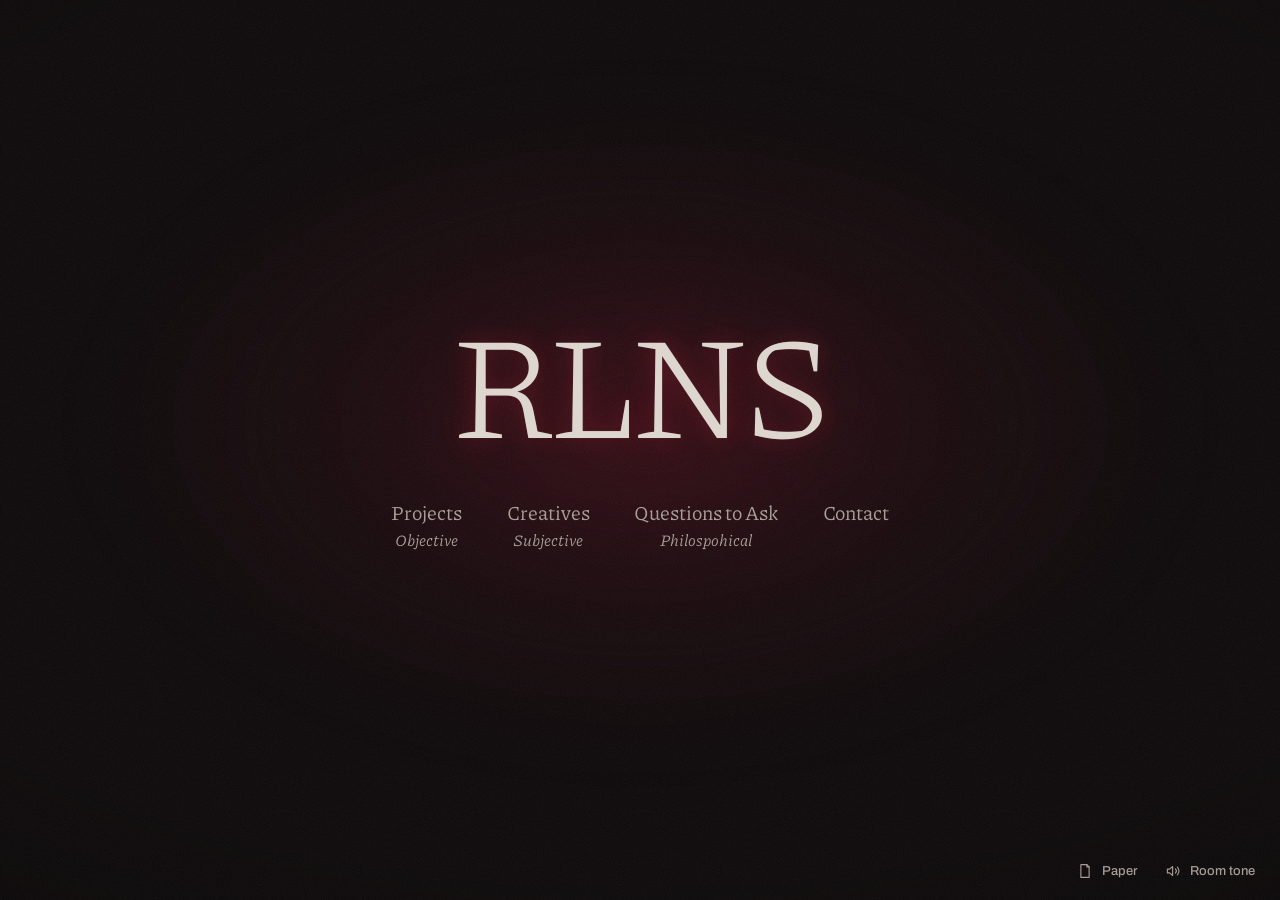
==== commit db7e690c: "Publish site" ====
--- a/index.html
+++ b/index.html
@@ -14,22 +14,26 @@
 <meta property="og:type" content="website">
 <meta property="og:url" content="https://labs-rlns.github.io/">
 <meta property="og:image" content="https://labs-rlns.github.io/assets/share.png">
+<meta property="og:image:width" content="1200">
+<meta property="og:image:height" content="630">
 <meta name="twitter:card" content="summary_large_image">
+<script type="application/ld+json">{"@context":"https://schema.org","@type":"WebSite","@id":"https://labs-rlns.github.io/#site","name":"RLNS","url":"https://labs-rlns.github.io/","description":"Projects, creative work and open questions by RLNS."}</script>
 <link rel="icon" href="/assets/icon.svg" type="image/svg+xml">
 <link rel="icon" href="/favicon.ico" sizes="32x32">
 <link rel="apple-touch-icon" href="/assets/apple-touch-icon.png">
+<link rel="manifest" href="/manifest.webmanifest">
 <link rel="alternate" type="application/atom+xml" title="RLNS" href="/feed.xml">
 <link rel="preload" href="/assets/fonts/piazzolla.woff2" as="font" type="font/woff2" crossorigin>
 <link rel="preload" href="/assets/fonts/archivo.woff2" as="font" type="font/woff2" crossorigin>
-<link rel="stylesheet" href="/assets/site.css?v=1.0.1">
-<link rel="stylesheet" href="/assets/custom.css?v=1.0.1">
+<link rel="stylesheet" href="/assets/site.css?v=1.1.0">
+<link rel="stylesheet" href="/assets/custom.css?v=1.1.0">
 <script>(function(d){d.classList.add('js');try{var t=localStorage.getItem('ar-theme');if(t==='night'||t==='paper')d.setAttribute('data-theme',t);if(localStorage.getItem('ar-seen'))d.classList.add('seen')}catch(e){}setTimeout(function(){if(!window.__siteReady)d.classList.remove('js')},6000)})(document.documentElement);</script>
-<script src="/assets/render.js?v=1.0.1" defer></script>
-<script src="/assets/site.js?v=1.0.1" defer></script>
+<script src="/assets/render.js?v=1.1.0" defer></script>
+<script src="/assets/site.js?v=1.1.0" defer></script>
 </head>
 <body class="is-home">
 <div class="grain" aria-hidden="true"></div>
-<div id="view"><main class="home" id="main"><div class="home-glow" aria-hidden="true"></div><h1 class="home-name">RLNS</h1><nav class="home-nav" aria-label="Sections"><a href="/projects/" data-section="projects">Projects<span class="home-new" hidden></span></a><a href="/creatives/" data-section="creatives">Creatives<span class="home-new" hidden></span></a><a href="/questions/" data-section="questions">Questions to Ask<span class="home-new" hidden></span></a><a href="/contact/" data-section="contact">Contact<span class="home-new" hidden></span></a></nav></main><div class="controls controls-home"><button type="button" class="ctl" data-action="search" aria-keyshortcuts="/ Control+K Meta+K"><svg class="icon" viewBox="0 0 24 24" aria-hidden="true" focusable="false"><path d="M10.5 4.5a6 6 0 1 0 0 12 6 6 0 0 0 0-12Zm8.5 15-4.2-4.2"/></svg><span class="ctl-label">Search</span><kbd class="ctl-key">/</kbd></button><button type="button" class="ctl" data-action="theme"><svg class="icon" viewBox="0 0 24 24" aria-hidden="true" focusable="false"><path d="M6.5 3.5h8l3 3v14h-11z"/><path d="M14.5 3.5v3h3"/></svg><span class="ctl-label">Paper</span></button><button type="button" class="ctl" data-action="sound" aria-pressed="false"><svg class="icon" viewBox="0 0 24 24" aria-hidden="true" focusable="false"><path d="M4.5 9.5h3l4-3.5v12l-4-3.5h-3z"/><path d="M15.2 9.2a4 4 0 0 1 0 5.6M17.8 6.8a7.5 7.5 0 0 1 0 10.4"/></svg><span class="ctl-label">Room tone</span></button></div></div>
+<div id="view"><main class="home" id="main"><div class="home-glow" aria-hidden="true"></div><h1 class="home-name">RLNS</h1><nav class="home-nav" aria-label="Sections"><a href="/projects/" data-section="projects"><span class="home-label">Projects</span><span class="sr-only">, </span><span class="home-intro">Objective</span><span class="home-new" hidden></span></a><a href="/creatives/" data-section="creatives"><span class="home-label">Creatives</span><span class="sr-only">, </span><span class="home-intro">Subjective</span><span class="home-new" hidden></span></a><a href="/questions/" data-section="questions"><span class="home-label">Questions to Ask</span><span class="sr-only">, </span><span class="home-intro">Philospohical</span><span class="home-new" hidden></span></a><a href="/contact/" data-section="contact"><span class="home-label">Contact</span><span class="home-new" hidden></span></a></nav></main><div class="controls controls-home"><button type="button" class="ctl" data-action="search" aria-keyshortcuts="/ Control+K Meta+K"><svg class="icon" viewBox="0 0 24 24" aria-hidden="true" focusable="false"><path d="M10.5 4.5a6 6 0 1 0 0 12 6 6 0 0 0 0-12Zm8.5 15-4.2-4.2"/></svg><span class="ctl-label">Search</span><kbd class="ctl-key">/</kbd></button><button type="button" class="ctl" data-action="theme"><svg class="icon" viewBox="0 0 24 24" aria-hidden="true" focusable="false"><path d="M6.5 3.5h8l3 3v14h-11z"/><path d="M14.5 3.5v3h3"/></svg><span class="ctl-label">Paper</span></button><button type="button" class="ctl" data-action="sound" aria-pressed="false"><svg class="icon" viewBox="0 0 24 24" aria-hidden="true" focusable="false"><path d="M4.5 9.5h3l4-3.5v12l-4-3.5h-3z"/><path d="M15.2 9.2a4 4 0 0 1 0 5.6M17.8 6.8a7.5 7.5 0 0 1 0 10.4"/></svg><span class="ctl-label">Room tone</span></button></div></div>
 <div id="announcer" class="sr-only" aria-live="polite" aria-atomic="true"></div>
 </body>
 </html>
--- a/assets/site.css
+++ b/assets/site.css
@@ -314,18 +314,28 @@
 }
 .home-nav a {
   position: relative;
+  display: inline-grid;
+  justify-items: center;
+  align-content: start;
   padding: 8px 2px;
   color: var(--text-2);
   text-decoration: none;
   transition: color 0.2s;
 }
 .home-nav a:hover,
-.home-nav a:focus-visible {
-  color: var(--text);
+.home-nav a:focus-visible { color: var(--text); }
+.home-nav a:hover .home-label,
+.home-nav a:focus-visible .home-label {
   text-decoration: underline;
   text-decoration-thickness: 1px;
   text-underline-offset: 0.32em;
   text-decoration-color: var(--accent-line);
+}
+/* The section's own short intro, as a subtitle under its link. */
+.home-intro {
+  margin-top: 5px;
+  font: italic 380 0.8em/1.25 var(--serif);
+  color: var(--text-2);
 }
 .home-new {
   position: absolute;
@@ -375,6 +385,8 @@
 .app {
   display: grid;
   grid-template-columns: var(--rail-w) minmax(0, 1fr);
+  /* Rows keep their natural height: on a short page, stretching them pulled the phone header apart. */
+  align-content: start;
   min-height: 100vh;
   min-height: 100dvh;
 }
@@ -392,7 +404,7 @@
   overflow-y: auto;
   overscroll-behavior: contain;
   scrollbar-width: thin;
-  transition: opacity 0.5s var(--ease);
+  transition: background-color 0.5s var(--ease), border-color 0.5s var(--ease);
 }
 
 .rail-name {
@@ -467,10 +479,12 @@
   padding: clamp(36px, 6vw, 84px) var(--pad) 140px;
 }
 
-/* Reading a creative piece or a question: the room dims around it. */
-.is-reading .rail { opacity: 0.42; }
-.is-reading .rail:hover,
-.is-reading .rail:focus-within { opacity: 1; }
+/* Reading: soften the sidebar's surface while keeping its text legible. */
+@media (min-width: 901px) {
+  .is-reading .rail { background: var(--bg); border-right-color: transparent; }
+  .is-reading .rail:hover,
+  .is-reading .rail:focus-within { background: var(--bg-2); border-right-color: var(--line-soft); }
+}
 
 /* ------------------------------------------------------------ section heads & filters */
 
@@ -781,6 +795,41 @@
 .pager-older { text-align: right; }
 .pager-label { font: 500 0.75rem/1 var(--sans); color: var(--text-3); }
 .pager-title { font: 400 1.125rem/1.3 var(--serif); }
+
+/* "More in <field>": somewhere to go next */
+.related { margin-top: 56px; }
+.related-title { margin: 0 0 12px; font: 500 0.8125rem/1 var(--sans); color: var(--text-3); }
+.related-list { list-style: none; margin: 0; padding: 0; border-top: 1px solid var(--line-soft); }
+.related-link {
+  display: grid;
+  gap: 5px;
+  padding: 15px 4px;
+  border-bottom: 1px solid var(--line-soft);
+  color: inherit;
+  text-decoration: none;
+  transition: background-color 0.15s;
+}
+.related-link:hover { background: var(--raise); }
+.related-name { font: 400 1.1875rem/1.35 var(--serif); overflow-wrap: anywhere; }
+.related-link.is-question .related-name { font-style: italic; font-weight: 380; }
+.related-link:hover .related-name { text-decoration: underline; text-decoration-thickness: 1px; text-underline-offset: 0.2em; text-decoration-color: var(--accent-line); }
+.related-meta { display: flex; flex-wrap: wrap; gap: 4px 14px; font: 500 0.75rem/1.4 var(--sans); color: var(--text-3); }
+/* The related list's last rule already closes the section, so the pager doesn't draw another. */
+.related + .pager { margin-top: 30px; padding-top: 0; border-top: 0; }
+
+/* Cite: for papers, research and theories */
+.cite { margin-top: 44px; }
+.cite-ref {
+  margin: 0;
+  padding: 16px 18px;
+  border-left: 2px solid var(--accent);
+  background: var(--raise);
+  font: 400 1.0625rem/1.6 var(--serif);
+  color: var(--text-2);
+  overflow-wrap: anywhere;
+}
+.cite-ref i { color: var(--text); }
+.cite-actions { display: flex; flex-wrap: wrap; gap: 8px; margin: 12px 0 0; }
 
 /* creatives read like a page held up to the light */
 .item-creatives { margin-inline: auto; max-width: 40rem; }
@@ -835,7 +884,8 @@
 }
 .qpage-date { margin: 22px 0 0; font: 500 0.8125rem/1 var(--sans); color: var(--text-3); }
 .qpage-notes { margin-top: 40px; color: var(--text-2); }
-.qpage-actions { margin: 40px 0 0; }
+.qpage-actions { display: flex; flex-wrap: wrap; gap: 10px; margin: 40px 0 0; }
+.qpage .related { margin-top: 24px; }
 
 /* ------------------------------------------------------------ contact */
 
@@ -990,8 +1040,8 @@
     -webkit-backdrop-filter: blur(14px);
     backdrop-filter: blur(14px);
     overflow: visible;
+    align-content: flex-start;
   }
-  .is-reading .rail { opacity: 1; }
   .rail-name { font-size: 1.1875rem; padding: 6px 0; }
   .rail-foot { order: 2; margin: 0 0 0 auto; padding: 0; display: block; }
   .controls-rail { flex-direction: row; margin: 0 -8px 0 0; gap: 2px; }
@@ -1059,7 +1109,8 @@
 }
 
 @media print {
-  .grain, body::after, .rail, .controls, .pager, .skip { display: none !important; }
+  .grain, body::after, .rail, .controls, .pager, .related, .skip, .cite-actions, .qpage-actions { display: none !important; }
+  .cite-ref { background: none; padding-left: 12px; }
   .app { display: block; }
   :root { --bg: #fff; --text: #000; --text-2: #333; --text-3: #555; }
   html.js img.develop { opacity: 1; filter: none; }
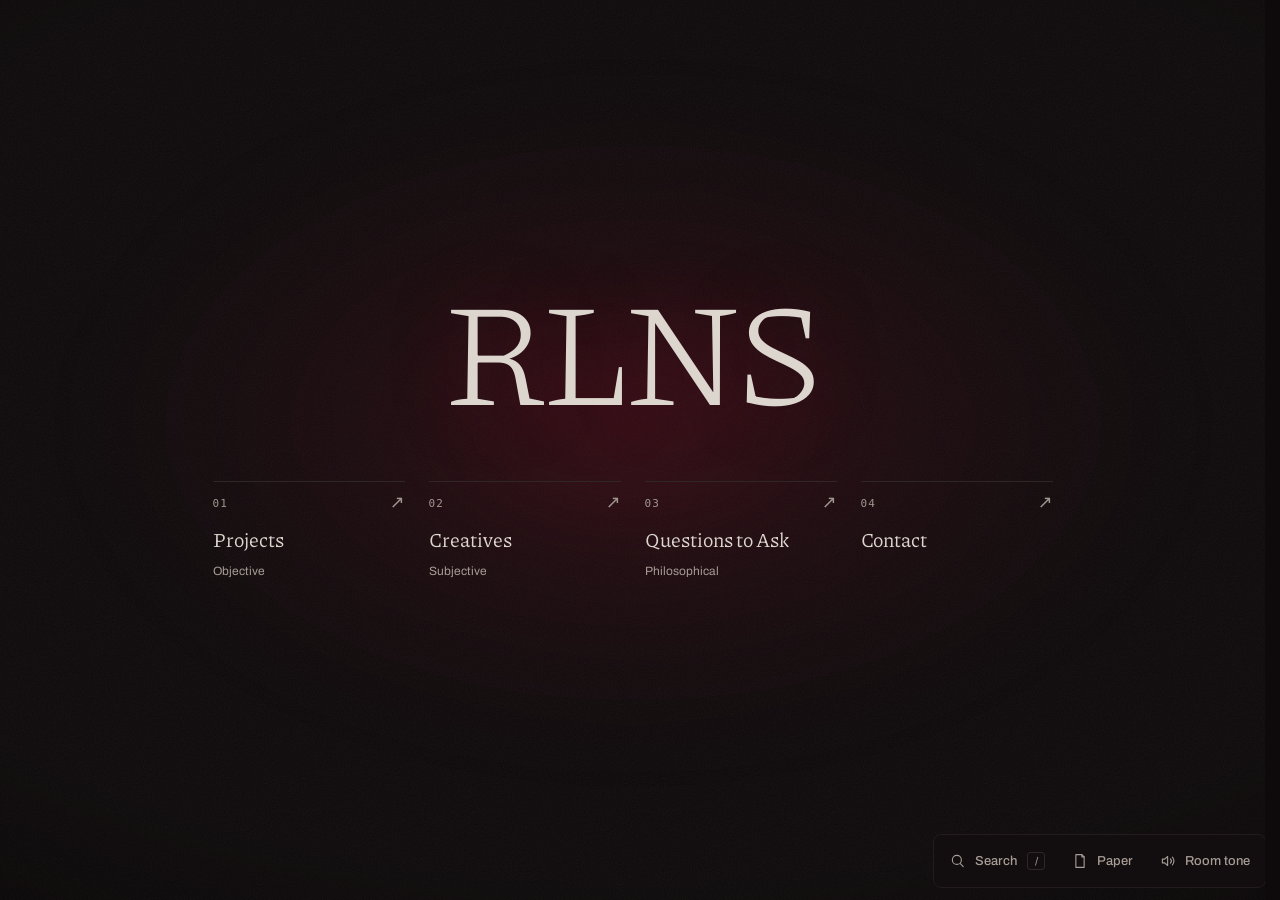
==== commit 5f3d5e12: "Refine portfolio layout and accessibility in design 1.2.0 Improve responsive home navigation, touch " ====
--- a/index.html
+++ b/index.html
@@ -14,6 +14,7 @@
 <meta property="og:type" content="website">
 <meta property="og:url" content="https://labs-rlns.github.io/">
 <meta property="og:image" content="https://labs-rlns.github.io/assets/share.png">
+<meta property="og:image:alt" content="RLNS">
 <meta property="og:image:width" content="1200">
 <meta property="og:image:height" content="630">
 <meta name="twitter:card" content="summary_large_image">
@@ -25,15 +26,15 @@
 <link rel="alternate" type="application/atom+xml" title="RLNS" href="/feed.xml">
 <link rel="preload" href="/assets/fonts/piazzolla.woff2" as="font" type="font/woff2" crossorigin>
 <link rel="preload" href="/assets/fonts/archivo.woff2" as="font" type="font/woff2" crossorigin>
-<link rel="stylesheet" href="/assets/site.css?v=1.1.0">
-<link rel="stylesheet" href="/assets/custom.css?v=1.1.0">
+<link rel="stylesheet" href="/assets/site.css?v=1.2.0">
+<link rel="stylesheet" href="/assets/custom.css?v=1.2.0">
 <script>(function(d){d.classList.add('js');try{var t=localStorage.getItem('ar-theme');if(t==='night'||t==='paper')d.setAttribute('data-theme',t);if(localStorage.getItem('ar-seen'))d.classList.add('seen')}catch(e){}setTimeout(function(){if(!window.__siteReady)d.classList.remove('js')},6000)})(document.documentElement);</script>
-<script src="/assets/render.js?v=1.1.0" defer></script>
-<script src="/assets/site.js?v=1.1.0" defer></script>
+<script src="/assets/render.js?v=1.2.0" defer></script>
+<script src="/assets/site.js?v=1.2.0" defer></script>
 </head>
 <body class="is-home">
 <div class="grain" aria-hidden="true"></div>
-<div id="view"><main class="home" id="main"><div class="home-glow" aria-hidden="true"></div><h1 class="home-name">RLNS</h1><nav class="home-nav" aria-label="Sections"><a href="/projects/" data-section="projects"><span class="home-label">Projects</span><span class="sr-only">, </span><span class="home-intro">Objective</span><span class="home-new" hidden></span></a><a href="/creatives/" data-section="creatives"><span class="home-label">Creatives</span><span class="sr-only">, </span><span class="home-intro">Subjective</span><span class="home-new" hidden></span></a><a href="/questions/" data-section="questions"><span class="home-label">Questions to Ask</span><span class="sr-only">, </span><span class="home-intro">Philospohical</span><span class="home-new" hidden></span></a><a href="/contact/" data-section="contact"><span class="home-label">Contact</span><span class="home-new" hidden></span></a></nav></main><div class="controls controls-home"><button type="button" class="ctl" data-action="search" aria-keyshortcuts="/ Control+K Meta+K"><svg class="icon" viewBox="0 0 24 24" aria-hidden="true" focusable="false"><path d="M10.5 4.5a6 6 0 1 0 0 12 6 6 0 0 0 0-12Zm8.5 15-4.2-4.2"/></svg><span class="ctl-label">Search</span><kbd class="ctl-key">/</kbd></button><button type="button" class="ctl" data-action="theme"><svg class="icon" viewBox="0 0 24 24" aria-hidden="true" focusable="false"><path d="M6.5 3.5h8l3 3v14h-11z"/><path d="M14.5 3.5v3h3"/></svg><span class="ctl-label">Paper</span></button><button type="button" class="ctl" data-action="sound" aria-pressed="false"><svg class="icon" viewBox="0 0 24 24" aria-hidden="true" focusable="false"><path d="M4.5 9.5h3l4-3.5v12l-4-3.5h-3z"/><path d="M15.2 9.2a4 4 0 0 1 0 5.6M17.8 6.8a7.5 7.5 0 0 1 0 10.4"/></svg><span class="ctl-label">Room tone</span></button></div></div>
+<div id="view"><main class="home" id="main" tabindex="-1"><div class="home-glow" aria-hidden="true"></div><h1 class="home-name" tabindex="-1">RLNS</h1><nav class="home-nav" aria-label="Sections"><a href="/projects/" data-section="projects"><span class="home-index" aria-hidden="true">01</span><span class="home-label">Projects</span><span class="sr-only">, </span><span class="home-intro">Objective</span><span class="home-new" hidden></span></a><a href="/creatives/" data-section="creatives"><span class="home-index" aria-hidden="true">02</span><span class="home-label">Creatives</span><span class="sr-only">, </span><span class="home-intro">Subjective</span><span class="home-new" hidden></span></a><a href="/questions/" data-section="questions"><span class="home-index" aria-hidden="true">03</span><span class="home-label">Questions to Ask</span><span class="sr-only">, </span><span class="home-intro">Philosophical</span><span class="home-new" hidden></span></a><a href="/contact/" data-section="contact"><span class="home-index" aria-hidden="true">04</span><span class="home-label">Contact</span><span class="home-new" hidden></span></a></nav></main><div class="controls controls-home"><button type="button" class="ctl" data-action="search" aria-label="Search" aria-keyshortcuts="Control+K Meta+K"><svg class="icon" viewBox="0 0 24 24" aria-hidden="true" focusable="false"><path d="M10.5 4.5a6 6 0 1 0 0 12 6 6 0 0 0 0-12Zm8.5 15-4.2-4.2"/></svg><span class="ctl-label">Search</span><kbd class="ctl-key">/</kbd></button><button type="button" class="ctl" data-action="theme"><svg class="icon" viewBox="0 0 24 24" aria-hidden="true" focusable="false"><path d="M6.5 3.5h8l3 3v14h-11z"/><path d="M14.5 3.5v3h3"/></svg><span class="ctl-label">Paper</span></button><button type="button" class="ctl" data-action="sound" aria-label="Room tone" aria-pressed="false"><svg class="icon" viewBox="0 0 24 24" aria-hidden="true" focusable="false"><path d="M4.5 9.5h3l4-3.5v12l-4-3.5h-3z"/><path d="M15.2 9.2a4 4 0 0 1 0 5.6M17.8 6.8a7.5 7.5 0 0 1 0 10.4"/></svg><span class="ctl-label">Room tone</span></button></div></div>
 <div id="announcer" class="sr-only" aria-live="polite" aria-atomic="true"></div>
 </body>
 </html>
--- a/assets/site.css
+++ b/assets/site.css
@@ -42,7 +42,7 @@
   --line-soft: #231b1d;
   --text: #ddd6ce;
   --text-2: #a79c96;
-  --text-3: #877c76;
+  --text-3: #a09690;
   --accent: #6e1527;
   --accent-hi: #85203a;
   --accent-ink: #f2e9e4;
@@ -99,6 +99,8 @@
 *, *::before, *::after { box-sizing: border-box; }
 
 html {
+  scrollbar-gutter: stable;
+  scroll-padding-top: 24px;
   -webkit-text-size-adjust: 100%;
   text-size-adjust: 100%;
   background: var(--bg);
@@ -106,6 +108,7 @@
 }
 
 body {
+  isolation: isolate;
   margin: 0;
   min-height: 100vh;
   min-height: 100dvh;
@@ -146,6 +149,9 @@
   border-radius: 3px;
 }
 [tabindex="-1"]:focus-visible { outline: none; }
+:where(h1, h2, h3, [id]) { scroll-margin-top: 24px; }
+#view { position: relative; z-index: 1; }
+html:not(.js) .controls { display: none; }
 
 .icon {
   width: 18px;
@@ -186,7 +192,7 @@
 .grain {
   position: fixed;
   inset: 0;
-  z-index: 60;
+  z-index: 0;
   pointer-events: none;
   background-image: var(--grain);
   background-size: 180px 180px;
@@ -196,7 +202,7 @@
   content: "";
   position: fixed;
   inset: 0;
-  z-index: 59;
+  z-index: 0;
   pointer-events: none;
   background: var(--vignette);
 }
@@ -209,7 +215,7 @@
   display: inline-flex;
   align-items: center;
   gap: 8px;
-  height: 34px;
+  min-height: 44px;
   padding: 0 10px;
   border: 1px solid transparent;
   border-radius: var(--r-s);
@@ -239,7 +245,7 @@
   display: inline-flex;
   align-items: center;
   gap: 9px;
-  min-height: 40px;
+  min-height: 44px;
   padding: 0 16px;
   border: 1px solid var(--line);
   border-radius: var(--r-s);
@@ -263,7 +269,7 @@
   display: grid;
   place-content: center;
   justify-items: center;
-  padding: 64px 24px 96px;
+  padding: clamp(48px, 9vh, 100px) 24px 112px;
   text-align: center;
   /* The glow is wider than a phone screen. Clip it here so it can't widen the page:
      on phones that made the browser zoom out and pushed the corner buttons off-screen. */
@@ -288,11 +294,13 @@
   margin: 0;
   font-family: var(--serif);
   font-weight: 300;
-  font-size: clamp(3.1rem, 11.5vw, 9.75rem);
+  max-width: 100%;
+  overflow-wrap: anywhere;
+  font-size: clamp(3.1rem, 11.5vw, 10.5rem);
   line-height: 0.95;
   letter-spacing: -0.032em;
   color: var(--text);
-  text-shadow: 0 0 1px var(--halo-1), 0 0 24px var(--halo-2), 0 0 90px var(--halo-3);
+  text-shadow: 0 0 70px var(--halo-3);
 }
 
 .home-line {
@@ -303,11 +311,11 @@
 }
 
 .home-nav {
-  margin-top: clamp(26px, 3.4vw, 42px);
-  display: flex;
-  flex-wrap: wrap;
-  justify-content: center;
-  gap: 6px clamp(20px, 3.2vw, 44px);
+  margin-top: clamp(40px, 5vw, 64px);
+  width: min(840px, calc(100vw - 64px));
+  display: grid;
+  grid-template-columns: repeat(4, minmax(0, 1fr));
+  gap: 24px;
   font-family: var(--serif);
   font-size: clamp(1.08rem, 1.55vw, 1.32rem);
   line-height: 1.3;
@@ -315,15 +323,20 @@
 .home-nav a {
   position: relative;
   display: inline-grid;
-  justify-items: center;
+  justify-items: start;
   align-content: start;
-  padding: 8px 2px;
-  color: var(--text-2);
-  text-decoration: none;
-  transition: color 0.2s;
-}
+  padding: 16px 0 12px;
+  text-align: left;
+  border-top: 1px solid var(--line);
+  color: var(--text);
+  text-decoration: none;
+  transition: color 0.2s, border-color 0.2s;
+}
+.home-index { margin-bottom: 18px; font: 450 0.6875rem/1 var(--mono); letter-spacing: 0.1em; color: var(--text-3); }
+.home-label { overflow-wrap: anywhere; }
+.home-nav a::after { content: '↗'; position: absolute; right: 0; top: 12px; font: 400 1.1rem/1 var(--sans); color: var(--text-3); }
 .home-nav a:hover,
-.home-nav a:focus-visible { color: var(--text); }
+.home-nav a:focus-visible { color: var(--text); border-top-color: var(--accent-line); }
 .home-nav a:hover .home-label,
 .home-nav a:focus-visible .home-label {
   text-decoration: underline;
@@ -333,8 +346,8 @@
 }
 /* The section's own short intro, as a subtitle under its link. */
 .home-intro {
-  margin-top: 5px;
-  font: italic 380 0.8em/1.25 var(--serif);
+  margin-top: 9px;
+  font: 400 0.75rem/1.5 var(--sans);
   color: var(--text-2);
 }
 .home-new {
@@ -354,27 +367,10 @@
   bottom: max(12px, env(safe-area-inset-bottom));
   z-index: 70;
 }
-.controls-home [data-action="search"] { display: none; }
-
-/* The one orchestrated moment: the name develops out of the dark. */
-html.js .is-home .home-name { animation: develop 2.8s var(--ease) both; }
-html.js .is-home .home-line,
-html.js .is-home .home-nav { animation: surface 1.4s 1.1s var(--ease) both; }
-html.js .is-home .home-glow { animation: safelight 3.4s ease-out both; }
-html.js.seen .is-home .home-name,
-html.js.seen .is-home .home-line,
-html.js.seen .is-home .home-nav,
-html.js.seen .is-home .home-glow { animation-duration: 0.9s; animation-delay: 0s; }
-
-@keyframes develop {
-  0% { opacity: 0; filter: blur(10px) brightness(0.3); letter-spacing: -0.012em; }
-  55% { opacity: 0.8; filter: blur(1.5px) brightness(0.8); }
-  100% { opacity: 1; filter: none; letter-spacing: -0.032em; }
-}
-@keyframes surface {
-  from { opacity: 0; }
-  to { opacity: 1; }
-}
+.controls-home { padding: 4px; border: 1px solid var(--line-soft); border-radius: 8px; background: var(--bg-2); }
+
+/* Only the background fades in. Content and navigation are ready immediately. */
+html.js .is-home .home-glow { animation: safelight 0.6s ease-out both; }
 @keyframes safelight {
   from { opacity: 0; }
   to { opacity: 1; }
@@ -431,7 +427,7 @@
   text-decoration: none;
   transition: color 0.15s, background-color 0.15s;
 }
-.rail-link { font: 500 0.9375rem/1.25 var(--sans); }
+.rail-link { min-height: 44px; font: 500 0.9375rem/1.25 var(--sans); }
 .rail-link:hover,
 .rail-field:hover { color: var(--text); background: var(--raise); }
 .rail-link.is-on {
@@ -489,6 +485,7 @@
 /* ------------------------------------------------------------ section heads & filters */
 
 .sec-head { max-width: 46rem; margin-bottom: clamp(28px, 4vw, 48px); }
+.sec-head::before { content: ''; display: block; width: 32px; height: 2px; margin-bottom: 24px; background: var(--accent-line); }
 .sec-title {
   margin: 0;
   font: 300 clamp(2.6rem, 5.6vw, 4.6rem)/1 var(--serif);
@@ -508,7 +505,7 @@
   display: inline-flex;
   align-items: center;
   gap: 7px;
-  min-height: 32px;
+  min-height: 36px;
   padding: 0 12px;
   border: 1px solid var(--line);
   border-radius: 999px;
@@ -697,6 +694,7 @@
 /* ------------------------------------------------------------ item pages */
 
 .crumb {
+  min-height: 32px;
   display: inline-flex;
   align-items: center;
   gap: 6px;
@@ -920,11 +918,7 @@
 
 /* ------------------------------------------------------------ develop: images come up like prints */
 
-html.js img.develop {
-  opacity: 0;
-  filter: brightness(0.35) sepia(0.9) hue-rotate(-38deg) saturate(1.8) contrast(0.85);
-  transition: opacity 1s ease, filter 2s var(--ease);
-}
+html.js img.develop { opacity: 1; }
 html.js img.develop.is-in { opacity: 1; filter: none; }
 
 /* ------------------------------------------------------------ search */
@@ -943,7 +937,7 @@
 .palette[hidden] { display: none; }
 .palette-box {
   width: min(640px, 100%);
-  max-height: min(70vh, 640px);
+  max-height: min(80dvh, 640px);
   display: flex;
   flex-direction: column;
   overflow: hidden;
@@ -965,8 +959,14 @@
 }
 .palette-input::placeholder { color: var(--text-3); }
 .palette-input:focus-visible { outline: none; }
+.palette-field:focus-within { box-shadow: inset 0 -2px 0 var(--accent-line); }
+.palette-close { display: grid; place-items: center; flex: none; width: 44px; height: 44px; border: 0; border-radius: 4px; background: transparent; color: var(--text-2); cursor: pointer; }
+.palette-close:hover { background: var(--raise-2); color: var(--text); }
 .palette-esc { font: 500 0.6875rem/1 var(--sans); color: var(--text-3); border: 1px solid var(--line); border-radius: 3px; padding: 3px 5px; }
 .palette-list { list-style: none; margin: 0; padding: 8px; overflow-y: auto; }
+.palette-list { overscroll-behavior: contain; }
+.palette-field, .palette-foot { flex-shrink: 0; }
+.palette-foot > span { color: var(--text-2); }
 .palette-group { padding: 12px 10px 6px; font: 500 0.72rem/1 var(--sans); color: var(--text-3); }
 .palette-opt {
   display: grid;
@@ -999,8 +999,8 @@
   position: fixed;
   top: 14px;
   right: 14px;
-  width: 42px;
-  height: 42px;
+  width: 44px;
+  height: 44px;
   display: grid;
   place-items: center;
   border: 1px solid rgba(255, 255, 255, 0.16);
@@ -1024,6 +1024,8 @@
 }
 
 @media (max-width: 900px) {
+  html { scroll-padding-top: 140px; }
+  :where(h1, h2, h3, [id]) { scroll-margin-top: 140px; }
   .app { grid-template-columns: minmax(0, 1fr); }
   .rail {
     position: sticky;
@@ -1045,7 +1047,7 @@
   .rail-name { font-size: 1.1875rem; padding: 6px 0; }
   .rail-foot { order: 2; margin: 0 0 0 auto; padding: 0; display: block; }
   .controls-rail { flex-direction: row; margin: 0 -8px 0 0; gap: 2px; }
-  .controls-rail .ctl { width: 40px; height: 40px; padding: 0; justify-content: center; }
+  .controls-rail .ctl { width: 44px; height: 44px; padding: 0; justify-content: center; }
   .controls-rail .ctl-label, .controls-rail .ctl-key { display: none; }
   .rail-updated { display: none; }
   .rail-nav {
@@ -1084,9 +1086,23 @@
   .pager { grid-template-columns: minmax(0, 1fr); }
   .pager-older { text-align: left; }
   .controls-home .ctl-label { display: none; }
-  .home-nav { flex-direction: column; align-items: center; gap: 0; }
-  .home-nav a { padding: 7px 2px; }
-  .controls-home .ctl { width: 40px; padding: 0; justify-content: center; }
+  .home-nav { grid-template-columns: repeat(2, minmax(0, 1fr)); gap: 22px 24px; }
+  .home-nav a { padding: 12px 0 4px; }
+  .home-index { margin-bottom: 12px; }
+  .controls-home .ctl { width: 44px; padding: 0; justify-content: center; }
+  .controls-home .ctl-key { display: none; }
+}
+
+@media (max-height: 550px) {
+  .home { padding-top: 40px; }
+  .home-name { font-size: clamp(3.1rem, 10vw, 6rem); }
+  .palette { padding-top: 12px; }
+  .palette-box { max-height: calc(100dvh - 24px); }
+}
+
+@media (forced-colors: active) {
+  .grain, .home-glow, body::after { display: none; }
+  .rail-link.is-on, .chip.is-on, .palette-opt[aria-selected="true"] { outline: 2px solid Highlight; outline-offset: -2px; }
 }
 
 /* The narrowest phones: all four sections still fit across the top bar. */
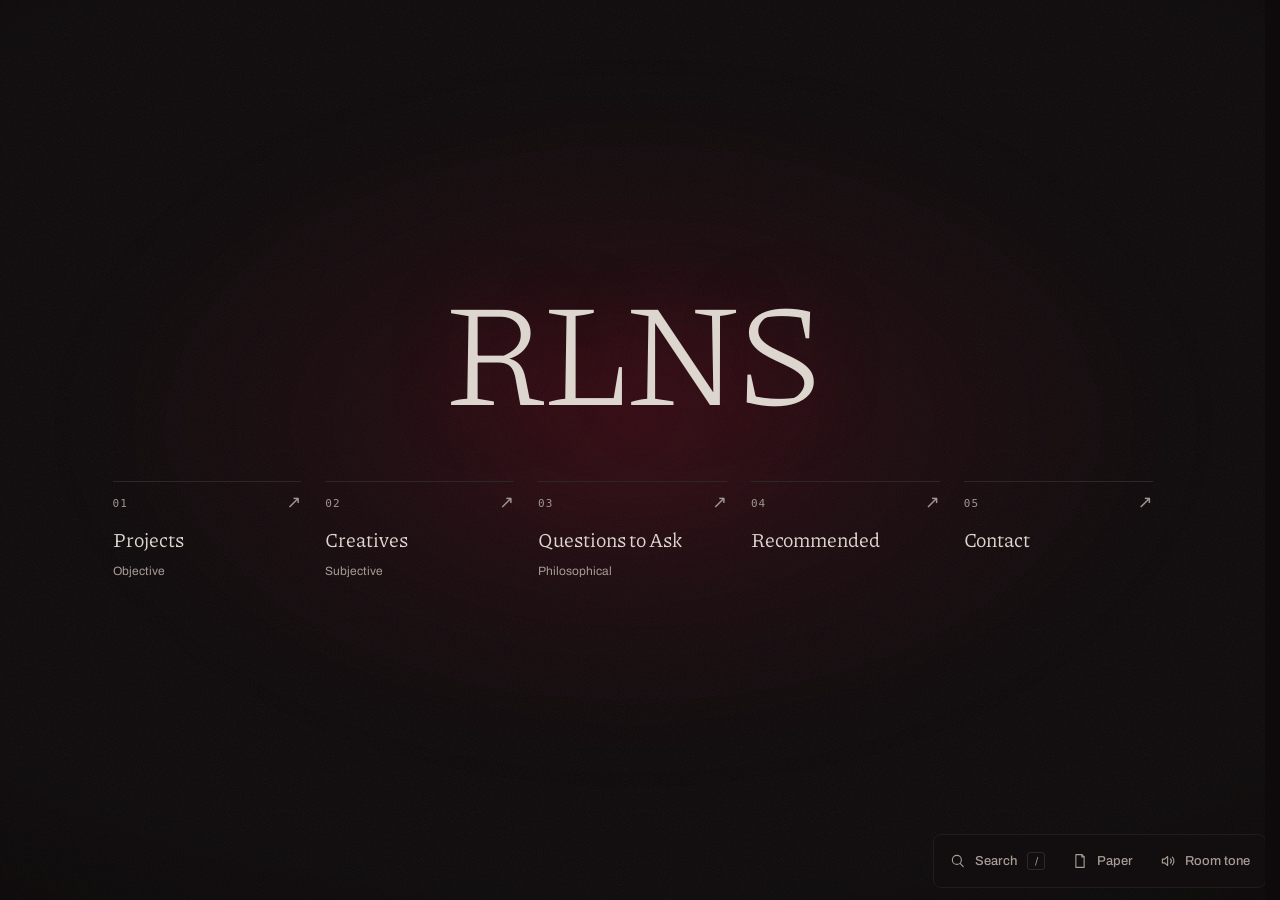
==== commit 2292709b: "Add Recommended section and modern standards in design 1.3.0 - Recommended: a fifth section for book" ====
--- a/index.html
+++ b/index.html
@@ -3,14 +3,16 @@
 <head>
 <meta charset="utf-8">
 <meta name="viewport" content="width=device-width, initial-scale=1, viewport-fit=cover">
+<meta http-equiv="Content-Security-Policy" content="default-src &#39;self&#39;; script-src &#39;self&#39; &#39;sha256-UxO70Z8M6GlY+qybMXOsB+joCaE+ZIlM/8RQp+c0sl0=&#39;; style-src &#39;self&#39; &#39;unsafe-inline&#39;; img-src * data:; media-src *; font-src &#39;self&#39;; connect-src &#39;self&#39;; manifest-src &#39;self&#39;; frame-src https://www.youtube-nocookie.com https://player.vimeo.com; object-src &#39;none&#39;; base-uri &#39;self&#39;; form-action &#39;none&#39;">
 <title>RLNS</title>
-<meta name="description" content="Projects, creative work and open questions by RLNS.">
+<meta name="description" content="Projects, creative work, open questions and recommendations by RLNS.">
 <meta name="theme-color" content="#0e0a0b">
 <meta name="color-scheme" content="dark light">
 <link rel="canonical" href="https://labs-rlns.github.io/">
 <meta property="og:site_name" content="RLNS">
+<meta property="og:locale" content="en_US">
 <meta property="og:title" content="RLNS">
-<meta property="og:description" content="Projects, creative work and open questions by RLNS.">
+<meta property="og:description" content="Projects, creative work, open questions and recommendations by RLNS.">
 <meta property="og:type" content="website">
 <meta property="og:url" content="https://labs-rlns.github.io/">
 <meta property="og:image" content="https://labs-rlns.github.io/assets/share.png">
@@ -18,7 +20,7 @@
 <meta property="og:image:width" content="1200">
 <meta property="og:image:height" content="630">
 <meta name="twitter:card" content="summary_large_image">
-<script type="application/ld+json">{"@context":"https://schema.org","@type":"WebSite","@id":"https://labs-rlns.github.io/#site","name":"RLNS","url":"https://labs-rlns.github.io/","description":"Projects, creative work and open questions by RLNS."}</script>
+<script type="application/ld+json">{"@context":"https://schema.org","@type":"WebSite","@id":"https://labs-rlns.github.io/#site","name":"RLNS","url":"https://labs-rlns.github.io/","description":"Projects, creative work, open questions and recommendations by RLNS."}</script>
 <link rel="icon" href="/assets/icon.svg" type="image/svg+xml">
 <link rel="icon" href="/favicon.ico" sizes="32x32">
 <link rel="apple-touch-icon" href="/assets/apple-touch-icon.png">
@@ -26,15 +28,15 @@
 <link rel="alternate" type="application/atom+xml" title="RLNS" href="/feed.xml">
 <link rel="preload" href="/assets/fonts/piazzolla.woff2" as="font" type="font/woff2" crossorigin>
 <link rel="preload" href="/assets/fonts/archivo.woff2" as="font" type="font/woff2" crossorigin>
-<link rel="stylesheet" href="/assets/site.css?v=1.2.0">
-<link rel="stylesheet" href="/assets/custom.css?v=1.2.0">
+<link rel="stylesheet" href="/assets/site.css?v=1.3.0">
+<link rel="stylesheet" href="/assets/custom.css?v=1.3.0">
 <script>(function(d){d.classList.add('js');try{var t=localStorage.getItem('ar-theme');if(t==='night'||t==='paper')d.setAttribute('data-theme',t);if(localStorage.getItem('ar-seen'))d.classList.add('seen')}catch(e){}setTimeout(function(){if(!window.__siteReady)d.classList.remove('js')},6000)})(document.documentElement);</script>
-<script src="/assets/render.js?v=1.2.0" defer></script>
-<script src="/assets/site.js?v=1.2.0" defer></script>
+<script src="/assets/render.js?v=1.3.0" defer></script>
+<script src="/assets/site.js?v=1.3.0" defer></script>
 </head>
 <body class="is-home">
 <div class="grain" aria-hidden="true"></div>
-<div id="view"><main class="home" id="main" tabindex="-1"><div class="home-glow" aria-hidden="true"></div><h1 class="home-name" tabindex="-1">RLNS</h1><nav class="home-nav" aria-label="Sections"><a href="/projects/" data-section="projects"><span class="home-index" aria-hidden="true">01</span><span class="home-label">Projects</span><span class="sr-only">, </span><span class="home-intro">Objective</span><span class="home-new" hidden></span></a><a href="/creatives/" data-section="creatives"><span class="home-index" aria-hidden="true">02</span><span class="home-label">Creatives</span><span class="sr-only">, </span><span class="home-intro">Subjective</span><span class="home-new" hidden></span></a><a href="/questions/" data-section="questions"><span class="home-index" aria-hidden="true">03</span><span class="home-label">Questions to Ask</span><span class="sr-only">, </span><span class="home-intro">Philosophical</span><span class="home-new" hidden></span></a><a href="/contact/" data-section="contact"><span class="home-index" aria-hidden="true">04</span><span class="home-label">Contact</span><span class="home-new" hidden></span></a></nav></main><div class="controls controls-home"><button type="button" class="ctl" data-action="search" aria-label="Search" aria-keyshortcuts="Control+K Meta+K"><svg class="icon" viewBox="0 0 24 24" aria-hidden="true" focusable="false"><path d="M10.5 4.5a6 6 0 1 0 0 12 6 6 0 0 0 0-12Zm8.5 15-4.2-4.2"/></svg><span class="ctl-label">Search</span><kbd class="ctl-key">/</kbd></button><button type="button" class="ctl" data-action="theme"><svg class="icon" viewBox="0 0 24 24" aria-hidden="true" focusable="false"><path d="M6.5 3.5h8l3 3v14h-11z"/><path d="M14.5 3.5v3h3"/></svg><span class="ctl-label">Paper</span></button><button type="button" class="ctl" data-action="sound" aria-label="Room tone" aria-pressed="false"><svg class="icon" viewBox="0 0 24 24" aria-hidden="true" focusable="false"><path d="M4.5 9.5h3l4-3.5v12l-4-3.5h-3z"/><path d="M15.2 9.2a4 4 0 0 1 0 5.6M17.8 6.8a7.5 7.5 0 0 1 0 10.4"/></svg><span class="ctl-label">Room tone</span></button></div></div>
+<div id="view"><main class="home" id="main" tabindex="-1"><div class="home-glow" aria-hidden="true"></div><h1 class="home-name" tabindex="-1">RLNS</h1><nav class="home-nav" aria-label="Sections"><a href="/projects/" data-section="projects"><span class="home-index" aria-hidden="true">01</span><span class="home-label">Projects</span><span class="sr-only">, </span><span class="home-intro">Objective</span><span class="home-new" hidden></span></a><a href="/creatives/" data-section="creatives"><span class="home-index" aria-hidden="true">02</span><span class="home-label">Creatives</span><span class="sr-only">, </span><span class="home-intro">Subjective</span><span class="home-new" hidden></span></a><a href="/questions/" data-section="questions"><span class="home-index" aria-hidden="true">03</span><span class="home-label">Questions to Ask</span><span class="sr-only">, </span><span class="home-intro">Philosophical</span><span class="home-new" hidden></span></a><a href="/recommended/" data-section="recommended"><span class="home-index" aria-hidden="true">04</span><span class="home-label">Recommended</span><span class="home-new" hidden></span></a><a href="/contact/" data-section="contact"><span class="home-index" aria-hidden="true">05</span><span class="home-label">Contact</span><span class="home-new" hidden></span></a></nav></main><div class="controls controls-home"><button type="button" class="ctl" data-action="search" aria-label="Search" aria-keyshortcuts="Control+K Meta+K"><svg class="icon" viewBox="0 0 24 24" aria-hidden="true" focusable="false"><path d="M10.5 4.5a6 6 0 1 0 0 12 6 6 0 0 0 0-12Zm8.5 15-4.2-4.2"/></svg><span class="ctl-label">Search</span><kbd class="ctl-key">/</kbd></button><button type="button" class="ctl" data-action="theme"><svg class="icon" viewBox="0 0 24 24" aria-hidden="true" focusable="false"><path d="M6.5 3.5h8l3 3v14h-11z"/><path d="M14.5 3.5v3h3"/></svg><span class="ctl-label">Paper</span></button><button type="button" class="ctl" data-action="sound" aria-label="Room tone" aria-pressed="false"><svg class="icon" viewBox="0 0 24 24" aria-hidden="true" focusable="false"><path d="M4.5 9.5h3l4-3.5v12l-4-3.5h-3z"/><path d="M15.2 9.2a4 4 0 0 1 0 5.6M17.8 6.8a7.5 7.5 0 0 1 0 10.4"/></svg><span class="ctl-label">Room tone</span></button></div></div>
 <div id="announcer" class="sr-only" aria-live="polite" aria-atomic="true"></div>
 </body>
 </html>
--- a/assets/site.css
+++ b/assets/site.css
@@ -57,6 +57,12 @@
   --vignette: radial-gradient(120% 90% at 50% 45%, transparent 55%, rgba(0, 0, 0, 0.5) 100%);
   --shadow: 0 30px 80px rgba(0, 0, 0, 0.6), 0 2px 6px rgba(0, 0, 0, 0.4);
   --scrim: rgba(6, 4, 5, 0.72);
+  /* Plates: the small bound covers on Recommended. Dark cloth in both themes, like a real book on the page. */
+  --plate: #1b1315;
+  --plate-glow: rgba(124, 22, 42, 0.32);
+  --plate-ink: #e9e2db;
+  --plate-ink-2: #b7aca6;
+  --plate-edge: #34292b;
 
   --rail-w: 260px;
   --pad: clamp(20px, 4.5vw, 72px);
@@ -91,6 +97,9 @@
   --vignette: radial-gradient(120% 90% at 50% 45%, transparent 60%, rgba(60, 30, 35, 0.12) 100%);
   --shadow: 0 30px 70px rgba(40, 20, 25, 0.22), 0 2px 6px rgba(40, 20, 25, 0.12);
   --scrim: rgba(30, 20, 22, 0.42);
+  --plate: #261c1e;
+  --plate-glow: rgba(150, 28, 52, 0.38);
+  --plate-edge: #1a1213;
   color-scheme: light;
 }
 
@@ -129,7 +138,8 @@
 
 /* Long words and pasted links wrap instead of running off the side of a phone screen. */
 .entry-title, .entry-sum, .tile-title, .tile-text, .item-title, .item-sum, .facts dd,
-.q-text, .qpage-text, .qgroup-title, .pager-title, .tag, .palette-title {
+.q-text, .qpage-text, .qgroup-title, .pager-title, .tag, .palette-title,
+.rec-title, .rec-why, .rec-by, .rec-byline, .plate-by {
   overflow-wrap: anywhere;
 }
 
@@ -312,9 +322,9 @@
 
 .home-nav {
   margin-top: clamp(40px, 5vw, 64px);
-  width: min(840px, calc(100vw - 64px));
-  display: grid;
-  grid-template-columns: repeat(4, minmax(0, 1fr));
+  width: min(1040px, calc(100vw - 64px));
+  display: grid;
+  grid-template-columns: repeat(5, minmax(0, 1fr));
   gap: 24px;
   font-family: var(--serif);
   font-size: clamp(1.08rem, 1.55vw, 1.32rem);
@@ -690,6 +700,141 @@
 }
 .tag::before { content: "#"; opacity: 0.6; margin-right: 1px; }
 .tag:hover { color: var(--text); }
+
+/* ------------------------------------------------------------ recommended: an annotated shelf */
+
+.shelf-group + .shelf-group { margin-top: 56px; }
+.shelf {
+  list-style: none;
+  margin: 0;
+  padding: 0;
+  display: grid;
+  grid-template-columns: repeat(auto-fill, minmax(min(380px, 100%), 1fr));
+  gap: 0 44px;
+}
+.main > .shelf { border-top: 1px solid var(--line-soft); }
+.rec { border-bottom: 1px solid var(--line-soft); }
+.rec-link {
+  display: grid;
+  grid-template-columns: 84px minmax(0, 1fr);
+  gap: 22px;
+  align-items: start;
+  padding: 24px 0 26px;
+  color: inherit;
+  text-decoration: none;
+}
+.rec-text { display: grid; align-content: start; min-width: 0; }
+.rec-title { margin: 0; font: 400 clamp(1.25rem, 1.9vw, 1.5rem)/1.2 var(--serif); letter-spacing: -0.008em; }
+.rec-link:hover .rec-title { text-decoration: underline; text-decoration-thickness: 1px; text-underline-offset: 0.2em; text-decoration-color: var(--accent-line); }
+.rec-by { display: flex; flex-wrap: wrap; margin-top: 5px; font: italic 400 1rem/1.4 var(--serif); color: var(--text-2); }
+.rec-creator + .rec-year::before,
+.rec-byline .rec-creator + .rec-year::before { content: "·"; margin: 0 0.5em; font-style: normal; color: var(--text-3); }
+.rec-why {
+  margin-top: 10px;
+  font: 400 1rem/1.5 var(--serif);
+  color: var(--text-2);
+  display: -webkit-box;
+  -webkit-line-clamp: 3;
+  -webkit-box-orient: vertical;
+  overflow: hidden;
+}
+.rec-meta { display: flex; flex-wrap: wrap; gap: 4px 16px; margin-top: 10px; font: 500 0.78rem/1.4 var(--sans); color: var(--text-3); }
+.is-new .rec-title::after {
+  content: "";
+  display: inline-block;
+  width: 7px;
+  height: 7px;
+  margin-left: 0.5em;
+  border-radius: 50%;
+  vertical-align: 0.2em;
+  background: var(--accent-line);
+  box-shadow: 0 0 10px var(--accent-line);
+}
+
+/* A plate: the work's cover, or a typeset stand-in with its type, title and maker. Text scales with the plate. */
+.plate {
+  container-type: inline-size;
+  position: relative;
+  display: flex;
+  flex-direction: column;
+  width: 100%;
+  aspect-ratio: 2 / 3;
+  overflow: hidden;
+  /* Percentages here, not cqi: a container's own padding can't be measured against itself. */
+  padding: 11% 10% 10% 13%;
+  border: 1px solid var(--plate-edge);
+  border-radius: 2px 3px 3px 2px;
+  background:
+    linear-gradient(90deg, rgba(0, 0, 0, 0.34), rgba(0, 0, 0, 0) 6%, rgba(255, 255, 255, 0.05) 7%, rgba(255, 255, 255, 0) 11%),
+    radial-gradient(130% 75% at 25% 0%, var(--plate-glow), transparent 72%),
+    var(--plate);
+  color: var(--plate-ink);
+  box-shadow: 0 16px 26px -18px rgba(0, 0, 0, 0.85);
+  transition: transform 0.3s var(--ease), box-shadow 0.3s var(--ease);
+}
+.plate::after {
+  content: "";
+  position: absolute;
+  left: 13%;
+  right: 10%;
+  top: 0;
+  height: 2px;
+  background: var(--accent-line);
+  opacity: 0.85;
+}
+.plate-kind { font: 600 clamp(6px, 8.5cqi, 12px)/1 var(--sans); letter-spacing: 0.14em; text-transform: uppercase; color: var(--plate-ink-2); }
+.plate-title {
+  margin-top: auto;
+  font: 400 clamp(10px, 14.5cqi, 30px)/1.1 var(--serif);
+  letter-spacing: -0.01em;
+  color: var(--plate-ink);
+  /* Long words split with a hyphen, the way a typeset cover would, not at a random letter. */
+  hyphens: auto;
+  overflow-wrap: break-word;
+  display: -webkit-box;
+  -webkit-line-clamp: 6;
+  -webkit-box-orient: vertical;
+  overflow: hidden;
+}
+.plate-by {
+  margin-top: 7cqi;
+  font: 500 clamp(6px, 8.5cqi, 14px)/1.25 var(--sans);
+  color: var(--plate-ink-2);
+  display: -webkit-box;
+  -webkit-line-clamp: 2;
+  -webkit-box-orient: vertical;
+  overflow: hidden;
+}
+.plate.has-img { padding: 0; background: var(--plate); }
+.plate.has-img::after { display: none; }
+.plate.has-img img { width: 100%; height: 100%; object-fit: cover; }
+/* A landscape still (a video, a film frame) is mounted in the plate instead of cropped. */
+.plate.is-wide { justify-content: center; }
+.plate.is-wide img { height: auto; object-fit: contain; }
+.rec-link:hover .plate { transform: translateY(-3px); box-shadow: 0 22px 30px -18px rgba(0, 0, 0, 0.9), 0 0 34px -10px var(--glow); }
+
+/* A recommendation's own page */
+.rec-head {
+  display: grid;
+  grid-template-columns: clamp(124px, 20vw, 196px) minmax(0, 1fr);
+  gap: clamp(22px, 4vw, 44px);
+  align-items: end;
+}
+.rec-visual { display: block; }
+.rec-visual .plate { box-shadow: 0 34px 60px -28px rgba(0, 0, 0, 0.9), 0 0 90px -24px var(--glow); }
+a.rec-visual { cursor: zoom-in; }
+.rec-kicker { margin: 0 0 14px; font: 600 0.75rem/1 var(--sans); letter-spacing: 0.14em; text-transform: uppercase; color: var(--text-2); }
+.rec-kicker a { text-decoration: none; }
+.rec-kicker a:hover { color: var(--text); text-decoration: underline; text-decoration-color: var(--accent-line); text-underline-offset: 0.3em; }
+.item-recommended .item-title { font-size: clamp(2.1rem, 4.6vw, 3.7rem); }
+.rec-byline { display: flex; flex-wrap: wrap; margin: 14px 0 0; font: italic 400 clamp(1.1rem, 1.8vw, 1.35rem)/1.4 var(--serif); color: var(--text-2); }
+.rec-sum { margin-top: 36px; }
+.rec-find { display: flex; flex-wrap: wrap; gap: 10px; margin: 28px 0 0; }
+.btn-strong { background: var(--accent); border-color: var(--accent); color: var(--accent-ink); }
+.btn-strong .icon { color: inherit; }
+.btn-strong:hover { background: var(--accent-hi); border-color: var(--accent-line); }
+.item-recommended .facts { margin-top: 34px; }
+.item-recommended .embed { margin: 44px 0 0; }
 
 /* ------------------------------------------------------------ item pages */
 
@@ -863,6 +1008,30 @@
 .md figure img { width: 100%; border-radius: 2px; }
 .md .md-inline-img { display: inline; max-height: 1.5em; vertical-align: middle; }
 .md del { color: var(--text-3); }
+.md :is(h2, h3, h4) { position: relative; }
+.md .h-anchor {
+  margin-left: 0.35em;
+  font-family: var(--sans);
+  font-weight: 400;
+  color: var(--text-3);
+  text-decoration: none;
+  opacity: 0;
+  transition: opacity 0.15s;
+}
+.md :is(h2, h3, h4):hover .h-anchor { opacity: 1; }
+.md :is(h2, h3, h4):target { scroll-margin-top: 24px; }
+.md-table {
+  margin: 1.6em 0;
+  overflow-x: auto;
+  border: 1px solid var(--line-soft);
+  border-radius: var(--r-m);
+}
+.md table { width: 100%; border-collapse: collapse; font: 400 0.9375rem/1.45 var(--sans); }
+.md th, .md td { padding: 10px 14px; text-align: left; vertical-align: top; border-bottom: 1px solid var(--line-soft); }
+.md th { font-weight: 600; color: var(--text); background: var(--raise); white-space: nowrap; }
+.md tbody tr:last-child td { border-bottom: 0; }
+.md .al-center { text-align: center; }
+.md .al-right { text-align: right; font-variant-numeric: tabular-nums; }
 .embed-video { position: relative; aspect-ratio: 16 / 9; background: var(--raise); }
 .embed-video iframe { position: absolute; inset: 0; width: 100%; height: 100%; border: 0; border-radius: 2px; }
 .embed-audio audio, .embed-file-video video { width: 100%; }
@@ -1063,6 +1232,10 @@
   .rail-nav::-webkit-scrollbar { display: none; }
   .rail-link { flex: none; margin: 0; padding: 9px 9px; font-size: 0.875rem; white-space: nowrap; }
   .rail-link.is-on { box-shadow: inset 0 -2px 0 var(--accent-line); background: transparent; border-radius: 6px 6px 0 0; }
+  /* When the tabs don't all fit they scroll sideways; the edges fade where more are waiting. */
+  .rail-nav.more-after { -webkit-mask-image: linear-gradient(90deg, #000 calc(100% - 44px), transparent); mask-image: linear-gradient(90deg, #000 calc(100% - 44px), transparent); }
+  .rail-nav.more-before { -webkit-mask-image: linear-gradient(90deg, transparent, #000 44px); mask-image: linear-gradient(90deg, transparent, #000 44px); }
+  .rail-nav.more-before.more-after { -webkit-mask-image: linear-gradient(90deg, transparent, #000 44px, #000 calc(100% - 44px), transparent); mask-image: linear-gradient(90deg, transparent, #000 44px, #000 calc(100% - 44px), transparent); }
   .rail-count { display: none; }
   .rail-link .rail-new:not([hidden]) { margin-left: 0; }
   .rail-sub { display: none; }
@@ -1070,6 +1243,10 @@
   .main { padding-top: 34px; padding-bottom: 110px; }
   .qpage { min-height: 0; }
   .qpage-body { padding-top: 36px; }
+}
+
+@media (max-width: 860px) and (min-width: 641px) {
+  .home-nav { grid-template-columns: repeat(3, minmax(0, 1fr)); gap: 26px 24px; }
 }
 
 @media (max-width: 640px) {
@@ -1087,6 +1264,12 @@
   .pager-older { text-align: left; }
   .controls-home .ctl-label { display: none; }
   .home-nav { grid-template-columns: repeat(2, minmax(0, 1fr)); gap: 22px 24px; }
+  .rail-label-rest { position: absolute; width: 1px; height: 1px; margin: -1px; overflow: hidden; clip: rect(0 0 0 0); white-space: nowrap; }
+  .rec-link { grid-template-columns: 72px minmax(0, 1fr); gap: 18px; padding: 20px 0 22px; }
+  .rec-head { grid-template-columns: 112px minmax(0, 1fr); gap: 20px; }
+  .item-recommended .item-title { font-size: clamp(1.75rem, 7.4vw, 2.4rem); }
+  .rec-byline { margin-top: 10px; }
+  .rec-kicker { margin-bottom: 10px; }
   .home-nav a { padding: 12px 0 4px; }
   .home-index { margin-bottom: 12px; }
   .controls-home .ctl { width: 44px; padding: 0; justify-content: center; }
@@ -1103,12 +1286,22 @@
 @media (forced-colors: active) {
   .grain, .home-glow, body::after { display: none; }
   .rail-link.is-on, .chip.is-on, .palette-opt[aria-selected="true"] { outline: 2px solid Highlight; outline-offset: -2px; }
-}
-
-/* The narrowest phones: all four sections still fit across the top bar. */
+  .plate { border-color: CanvasText; }
+}
+
+/* Phones: all five sections fit across the top bar, down to 320px. If a font or a longer name ever pushes
+   one off, the bar scrolls sideways and its edge fades, so nothing is silently hidden. */
+@media (max-width: 640px) {
+  .rail-nav { padding-left: 6px; padding-right: 6px; gap: 0; }
+  .rail-link { padding: 9px 6px; font-size: 0.8125rem; }
+}
 @media (max-width: 380px) {
-  .rail-nav { padding-left: 4px; padding-right: 4px; gap: 0; }
-  .rail-link { padding: 9px 6px; font-size: 0.8125rem; }
+  .rail-nav { padding-left: 3px; padding-right: 3px; }
+  .rail-link { padding: 9px 4.5px; font-size: 0.78rem; letter-spacing: -0.005em; }
+}
+@media (max-width: 340px) {
+  .rail-nav { padding-left: 2px; padding-right: 2px; }
+  .rail-link { padding: 9px 3px; font-size: 0.75rem; }
 }
 
 /* ------------------------------------------------------------ motion & print */
@@ -1125,7 +1318,9 @@
 }
 
 @media print {
-  .grain, body::after, .rail, .controls, .pager, .related, .skip, .cite-actions, .qpage-actions { display: none !important; }
+  .grain, body::after, .rail, .controls, .pager, .related, .skip, .cite-actions, .qpage-actions, .h-anchor { display: none !important; }
+  .rec-find a::after { content: " (" attr(href) ")"; font-size: 0.8em; }
+  .plate { print-color-adjust: exact; -webkit-print-color-adjust: exact; }
   .cite-ref { background: none; padding-left: 12px; }
   .app { display: block; }
   :root { --bg: #fff; --text: #000; --text-2: #333; --text-3: #555; }
